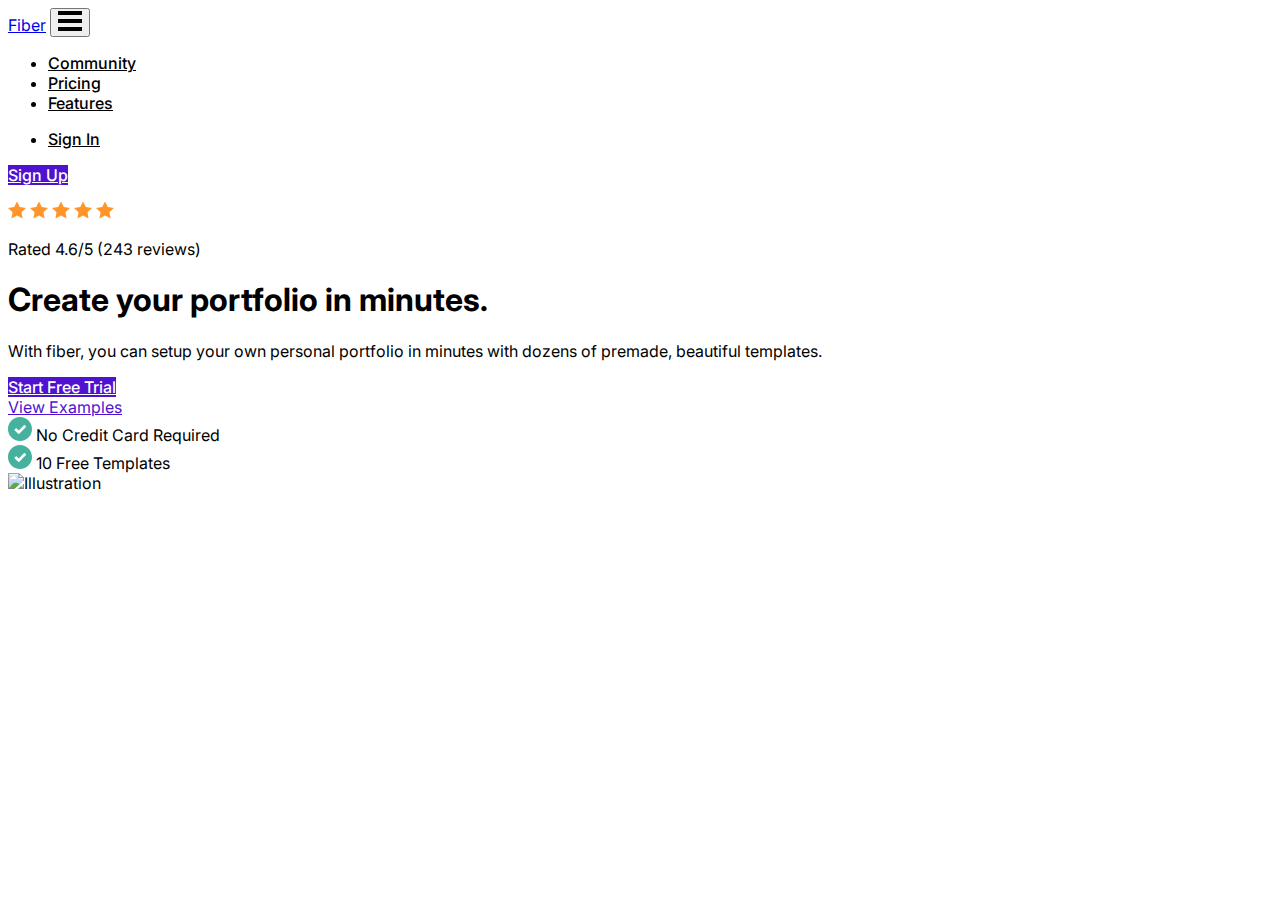
==== index.html @ 89d40bb1 "first commit" ====
<!DOCTYPE html>
<html lang="en">
<head>
    <meta charset="UTF-8">
    <meta http-equiv="X-UA-Compatible" content="IE=edge">
    <meta name="viewport" content="width=device-width, initial-scale=1.0">

    <link href="https://cdn.jsdelivr.net/npm/bootstrap@5.0.2/dist/css/bootstrap.min.css" rel="stylesheet" integrity="sha384-EVSTQN3/azprG1Anm3QDgpJLIm9Nao0Yz1ztcQTwFspd3yD65VohhpuuCOmLASjC" crossorigin="anonymous">

    <link rel="stylesheet" href="Styles/style.css">

    <title>Fiber</title>
</head>
<body>
  <nav class="navbar navbar-expand-lg pt-4">
    <div class="container">
      <a class="navbar-brand fw-bold text-dark" href="index.html">Fiber</a>
      <button
        class="navbar-toggler"
        type="button"
        data-bs-toggle="collapse"
        data-bs-target="#navbarSupportedContent"
        aria-controls="navbarSupportedContent"
        aria-expanded="false"
        aria-label="Toggle navigation"
      >
        <svg width="24" height="20" viewBox="0 0 24 20" fill="none" xmlns="http://www.w3.org/2000/svg">
          <path d="M24 4H0V0H24V4ZM24 8H0V12H24V8ZM24 16H0V20H24V16Z" fill="black" />
        </svg>
      </button>
      <div class="collapse navbar-collapse text-center" id="navbarSupportedContent">
        <ul class="navbar-nav mx-auto mb-2 mb-lg-0">
          <li class="nav-item">
            <a class="nav-link nav-link-hover" href="#">Community</a>
          </li>
          <li class="nav-item">
            <a class="nav-link nav-link-hover" href="#">Pricing</a>
          </li>
          <li class="nav-item">
            <a class="nav-link nav-link-hover" href="#">Features</a>
          </li>
        </ul>
        <form class="d-flex flex-column flex-sm-column flex-md-column flex-lg-row">
          <ul class="navbar-nav">
            <li class="nav-item pb-2 pb-md-0">
              <a class="nav-link fw-bold nav-link-hover" href="#">Sign In</a>
            </li>
          </ul>
          <a class="btn px-3 py-2 nav-cta" href="signup.html" role="button">Sign Up</a>
        </form>
      </div>
    </div>
  </nav>

  <!-- Hero Section -->
  <main class="min-vh-100 mt-5" id="top">
    <div class="container pb-lg-5">
      <div class="row align-items-center flex-column-reverse flex-md-row text-center text-md-start">
        <div class="col-sm-12 col-md-6">
          <div class="d-none d-md-flex">
            <div class="me-2">
              <p>
                <svg width="18" height="18" viewBox="0 0 18 18" fill="none" xmlns="http://www.w3.org/2000/svg">
                  <path d="M9 0.440247L11.751 6.11625L18 6.9795L13.452 11.3505L14.562 17.5597L9 14.5845L3.43725 17.5597L4.548 11.3505L0 6.9795L6.249 6.11625L9 0.440247Z" fill="#FF9529" />
                </svg>
                <svg width="18" height="18" viewBox="0 0 18 18" fill="none" xmlns="http://www.w3.org/2000/svg">
                  <path d="M9 0.440247L11.751 6.11625L18 6.9795L13.452 11.3505L14.562 17.5597L9 14.5845L3.43725 17.5597L4.548 11.3505L0 6.9795L6.249 6.11625L9 0.440247Z" fill="#FF9529" />
                </svg>
                <svg width="18" height="18" viewBox="0 0 18 18" fill="none" xmlns="http://www.w3.org/2000/svg">
                  <path d="M9 0.440247L11.751 6.11625L18 6.9795L13.452 11.3505L14.562 17.5597L9 14.5845L3.43725 17.5597L4.548 11.3505L0 6.9795L6.249 6.11625L9 0.440247Z" fill="#FF9529" />
                </svg>
                <svg width="18" height="18" viewBox="0 0 18 18" fill="none" xmlns="http://www.w3.org/2000/svg">
                  <path d="M9 0.440247L11.751 6.11625L18 6.9795L13.452 11.3505L14.562 17.5597L9 14.5845L3.43725 17.5597L4.548 11.3505L0 6.9795L6.249 6.11625L9 0.440247Z" fill="#FF9529" />
                </svg>
                <svg width="18" height="18" viewBox="0 0 18 18" fill="none" xmlns="http://www.w3.org/2000/svg">
                  <path d="M9 0.440247L11.751 6.11625L18 6.9795L13.452 11.3505L14.562 17.5597L9 14.5845L3.43725 17.5597L4.548 11.3505L0 6.9795L6.249 6.11625L9 0.440247Z" fill="#FF9529" />
                </svg>
              </p>
            </div>
            <div>
              <p class="rated">Rated 4.6/5 (243 reviews)</p>
            </div>
          </div>
          <h1 class="fw-bold pt-4 pt-md-0 display-5">Create your portfolio in minutes.</h1>
          <p class="p-2 p-md-0">With fiber, you can setup your own personal portfolio in minutes with dozens of premade, beautiful templates.</p>
          <div class="d-flex align-items-center flex-column flex-md-row">
            <div class="hero-cta">
              <a class="btn px-4 py-3 me-md-4 nav-cta fw-bold" href="signup.html" role="button">Start Free Trial</a>
            </div>
            <div class="mt-3 mt-md-0">
              <a class="fw-bold view-example-cta" href="#" role="button">View Examples</a>
            </div>
          </div>
          <div class="mt-3 d-flex align-items-center gap-3 flex-column flex-md-row p-3 p-md-0 pb-5">
            <div>
              <span>
                <svg width="24" height="24" viewBox="0 0 24 24" fill="none" xmlns="http://www.w3.org/2000/svg">
                  <path
                    d="M12 0C5.373 0 0 5.373 0 12C0 18.627 5.373 24 12 24C18.627 24 24 18.627 24 12C24 5.373 18.627 0 12 0ZM10.75 17.292L6.25 12.928L8.107 11.07L10.75 13.576L16.393 7.792L18.25 9.649L10.75 17.292Z"
                    fill="#45B19E"
                  />
                </svg>
              </span>
              <span class="ps-2"> No Credit Card Required</span>
            </div>
            <div>
              <span>
                <svg width="24" height="24" viewBox="0 0 24 24" fill="none" xmlns="http://www.w3.org/2000/svg">
                  <path
                    d="M12 0C5.373 0 0 5.373 0 12C0 18.627 5.373 24 12 24C18.627 24 24 18.627 24 12C24 5.373 18.627 0 12 0ZM10.75 17.292L6.25 12.928L8.107 11.07L10.75 13.576L16.393 7.792L18.25 9.649L10.75 17.292Z"
                    fill="#45B19E"
                  />
                </svg>
              </span>
              <span class="ps-2"> 10 Free Templates </span>
            </div>
          </div>
        </div>
        <div class="col-sm-12 col-md-6">
          <img src="../assets/hero-Illustration.png" class="img-fluid" alt="Illustration" />
        </div>
      </div>
    </div>
  </main>

    <script src="https://cdn.jsdelivr.net/npm/bootstrap@5.0.2/dist/js/bootstrap.bundle.min.js" integrity="sha384-MrcW6ZMFYlzcLA8Nl+NtUVF0sA7MsXsP1UyJoMp4YLEuNSfAP+JcXn/tWtIaxVXM" crossorigin="anonymous"></script>
</body>
</html>
---- Styles/style.css ----
@import url("https://fonts.googleapis.com/css2?family=Inter:wght@300;400;500;600;700&display=swap");
html {
  font-family: "Inter", sans-serif;
}

.nav-link {
  color: #000;
  font-weight: 500;
}

.nav-link:hover {
  color: #4f12d1;
}

.view-example-cta {
  color: #4f12d1;
}

.view-example-cta:hover {
  color: #000;
}

.nav-cta {
  font-weight: 500;
  background-color: #4f12d1;
  border: none;
  color: white;
}

.nav-cta:hover {
  color: white;
}

@media only screen and (max-width: 768px) {
  .hero-cta {
    width: 100%;
    padding-left: 0.7rem;
    padding-right: 0.7rem;
  }
  .hero-cta a {
    width: 100%;
  }
}
/*# sourceMappingURL=style.css.map */
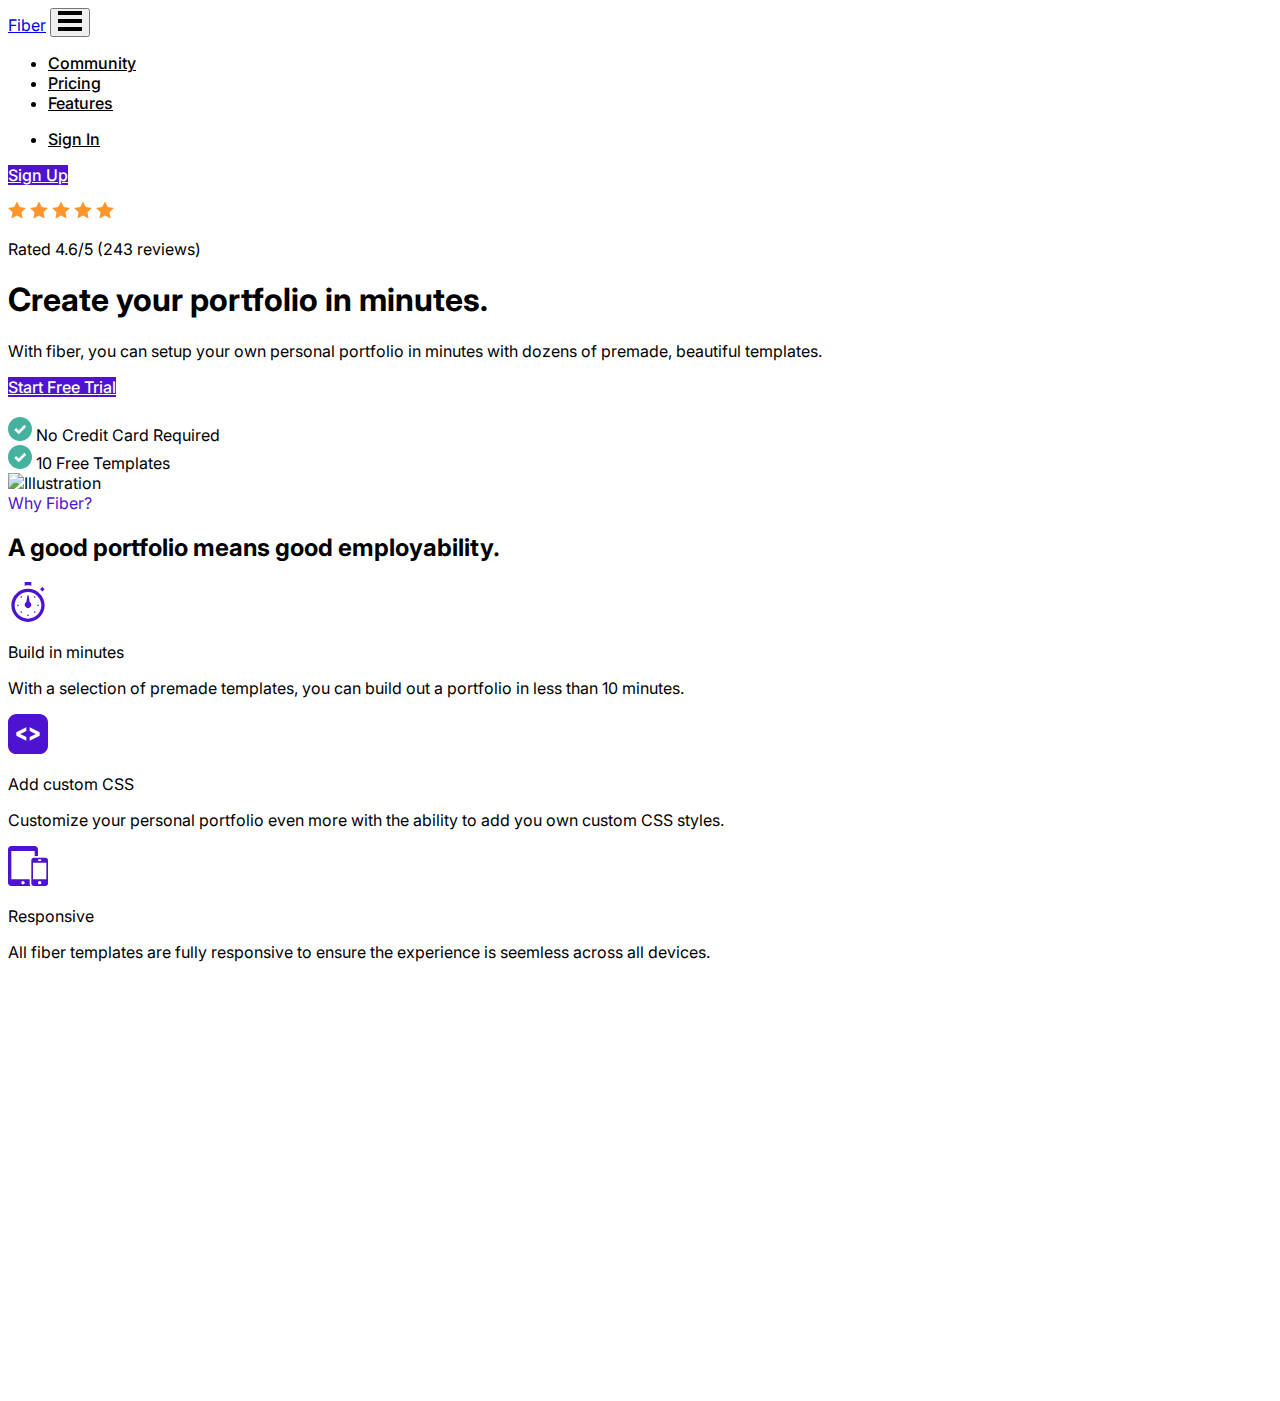
==== commit b5e04ee3: "added hero and features section" ====
--- a/index.html
+++ b/index.html
@@ -31,19 +31,19 @@
       <div class="collapse navbar-collapse text-center" id="navbarSupportedContent">
         <ul class="navbar-nav mx-auto mb-2 mb-lg-0">
           <li class="nav-item">
-            <a class="nav-link nav-link-hover" href="#">Community</a>
+            <a class="nav-link" href="#">Community</a>
           </li>
           <li class="nav-item">
-            <a class="nav-link nav-link-hover" href="#">Pricing</a>
+            <a class="nav-link" href="#">Pricing</a>
           </li>
           <li class="nav-item">
-            <a class="nav-link nav-link-hover" href="#">Features</a>
+            <a class="nav-link" href="#">Features</a>
           </li>
         </ul>
         <form class="d-flex flex-column flex-sm-column flex-md-column flex-lg-row">
           <ul class="navbar-nav">
             <li class="nav-item pb-2 pb-md-0">
-              <a class="nav-link fw-bold nav-link-hover" href="#">Sign In</a>
+              <a class="nav-link fw-bold" href="#">Sign In</a>
             </li>
           </ul>
           <a class="btn px-3 py-2 nav-cta" href="signup.html" role="button">Sign Up</a>
@@ -78,7 +78,7 @@
               </p>
             </div>
             <div>
-              <p class="rated">Rated 4.6/5 (243 reviews)</p>
+              <p class="text-dark">Rated 4.6/5 (243 reviews)</p>
             </div>
           </div>
           <h1 class="fw-bold pt-4 pt-md-0 display-5">Create your portfolio in minutes.</h1>
@@ -123,6 +123,58 @@
     </div>
   </main>
 
+  <!-- Features Section -->
+  <section class="why-section p-3 pb-5 p-md-5">
+    <div class="container">
+      <div class="pb-4">
+        <span class="fw-bold" style="color: #4f12d1">Why Fiber?</span>
+        <div class="col-12 col-md-6">
+          <h2 class="fw-bold pt-2 fs-1">A good portfolio means good employability.</h2>
+        </div>
+      </div>
+      <div class="row flex-column flex-md-row gap-4 gap-md-3">
+        <div class="col">
+          <span>
+            <svg width="40" height="40" viewBox="0 0 40 40" fill="none" xmlns="http://www.w3.org/2000/svg">
+              <path
+                d="M21.6666 20L20.52 13.3333H19.505L18.3333 20C17.34 20.5783 16.6666 21.64 16.6666 22.8717C16.6666 24.7117 18.16 26.205 20 26.205C21.84 26.205 23.3333 24.7117 23.3333 22.8717C23.3333 21.64 22.66 20.5783 21.6666 20ZM20 6.66667C10.7966 6.66667 3.33331 14.1283 3.33331 23.3333C3.33331 32.5383 10.7966 40 20 40C29.2033 40 36.6666 32.5383 36.6666 23.3333C36.6666 14.1283 29.2033 6.66667 20 6.66667ZM20 36.6667C12.6483 36.6667 6.66665 30.685 6.66665 23.3333C6.66665 15.9817 12.6483 10 20 10C27.3516 10 33.3333 15.9817 33.3333 23.3333C33.3333 30.685 27.3516 36.6667 20 36.6667ZM16.6666 3.635V0H23.3333V3.635C20.9366 3.23 19.0133 3.23833 16.6666 3.635ZM31.965 7.345L34.31 5L36.6666 7.35667L34.465 9.55833C33.695 8.75167 32.8583 8.015 31.965 7.345ZM10.8333 23.3333C10.8333 23.7933 10.46 24.1667 9.99998 24.1667C9.53998 24.1667 9.16665 23.7933 9.16665 23.3333C9.16665 22.8733 9.53998 22.5 9.99998 22.5C10.46 22.5 10.8333 22.8733 10.8333 23.3333ZM30.8333 23.3333C30.8333 23.7933 30.46 24.1667 30 24.1667C29.54 24.1667 29.1666 23.7933 29.1666 23.3333C29.1666 22.8733 29.54 22.5 30 22.5C30.46 22.5 30.8333 22.8733 30.8333 23.3333ZM20.8333 33.3333C20.8333 33.7933 20.46 34.1667 20 34.1667C19.54 34.1667 19.1666 33.7933 19.1666 33.3333C19.1666 32.8733 19.54 32.5 20 32.5C20.46 32.5 20.8333 32.8733 20.8333 33.3333ZM14.1666 30C14.1666 30.46 13.7933 30.8333 13.3333 30.8333C12.8733 30.8333 12.5 30.46 12.5 30C12.5 29.54 12.8733 29.1667 13.3333 29.1667C13.7933 29.1667 14.1666 29.54 14.1666 30ZM27.5 30C27.5 30.46 27.1266 30.8333 26.6666 30.8333C26.2066 30.8333 25.8333 30.46 25.8333 30C25.8333 29.54 26.2066 29.1667 26.6666 29.1667C27.1266 29.1667 27.5 29.54 27.5 30ZM14.1666 15C14.1666 15.46 13.7933 15.8333 13.3333 15.8333C12.8733 15.8333 12.5 15.46 12.5 15C12.5 14.54 12.8733 14.1667 13.3333 14.1667C13.7933 14.1667 14.1666 14.54 14.1666 15ZM27.5 15C27.5 15.46 27.1266 15.8333 26.6666 15.8333C26.2066 15.8333 25.8333 15.46 25.8333 15C25.8333 14.54 26.2066 14.1667 26.6666 14.1667C27.1266 14.1667 27.5 14.54 27.5 15Z"
+                fill="#4D13D1"
+              />
+            </svg>
+          </span>
+          <p class="fw-bold pb-2 pt-3">Build in minutes</p>
+          <p class="text-muted">With a selection of premade templates, you can build out a portfolio in less than 10 minutes.</p>
+        </div>
+        <div class="col">
+          <span>
+            <svg width="40" height="40" viewBox="0 0 40 40" fill="none" xmlns="http://www.w3.org/2000/svg">
+              <path
+                d="M31.6667 0H8.33333C3.73167 0 0 3.73167 0 8.33333V31.6667C0 36.2683 3.73167 40 8.33333 40H31.6667C36.27 40 40 36.2683 40 31.6667V8.33333C40 3.73167 36.27 0 31.6667 0ZM18.3333 16.9983L12.2667 20L18.3333 22.9933V26.6667L8.33333 21.775V18.2233L18.3333 13.3333V16.9983ZM31.6667 21.775L21.6667 26.6667V22.9933L27.7333 20L21.6667 16.9983V13.3333L31.6667 18.225V21.775Z"
+                fill="#4D13D1"
+              />
+            </svg>
+          </span>
+          <p class="fw-bold pb-2 pt-3">Add custom CSS</p>
+          <p class="text-muted">Customize your personal portfolio even more with the ability to add you own custom CSS styles.</p>
+        </div>
+        <div class="col">
+          <span>
+            <svg width="40" height="40" viewBox="0 0 40 40" fill="none" xmlns="http://www.w3.org/2000/svg">
+              <path
+                fill-rule="evenodd"
+                clip-rule="evenodd"
+                d="M22.605 40H3.33333C1.49333 40 0 38.5067 0 36.6667V3.33333C0 1.49333 1.49333 0 3.33333 0H26.6667C28.5067 0 30 1.49333 30 3.33333V10H26.6667V5H3.33333V33.3333H21.6667V37.5C21.6667 38.3733 21.97 39.4583 22.605 40ZM37.5 11.6667C38.88 11.6667 40 12.7867 40 14.1667V37.5C40 38.8767 38.8817 40 37.5 40H25.8333C24.4517 40 23.3333 38.875 23.3333 37.5V14.1667C23.3333 12.7883 24.455 11.6667 25.8333 11.6667H37.5ZM15 35C15.92 35 16.6667 35.7467 16.6667 36.6667C16.6667 37.5867 15.92 38.3333 15 38.3333C14.08 38.3333 13.3333 37.5867 13.3333 36.6667C13.3333 35.7467 14.08 35 15 35ZM31.6667 38.3333C30.745 38.3333 30 37.5867 30 36.6667C30 35.7467 30.745 35 31.6667 35C32.5867 35 33.3317 35.7467 33.3317 36.6667C33.3317 37.5867 32.5867 38.3333 31.6667 38.3333ZM38.3333 33.3333V16.6267H25V33.3333H38.3333ZM32.5 15C32.9583 15 33.3333 14.6267 33.3333 14.1667C33.3333 13.7067 32.9583 13.3333 32.5 13.3333H30.8333C30.3733 13.3333 30 13.7067 30 14.1667C30 14.6267 30.3733 15 30.8333 15H32.5Z"
+                fill="#4D13D1"
+              />
+            </svg>
+          </span>
+          <p class="fw-bold pb-2 pt-3">Responsive</p>
+          <p class="text-muted">All fiber templates are fully responsive to ensure the experience is seemless across all devices.</p>
+        </div>
+      </div>
+    </div>
+  </section>
+
     <script src="https://cdn.jsdelivr.net/npm/bootstrap@5.0.2/dist/js/bootstrap.bundle.min.js" integrity="sha384-MrcW6ZMFYlzcLA8Nl+NtUVF0sA7MsXsP1UyJoMp4YLEuNSfAP+JcXn/tWtIaxVXM" crossorigin="anonymous"></script>
 </body>
 </html>--- a/Styles/style.css
+++ b/Styles/style.css
@@ -1,4 +1,5 @@
 @import url("https://fonts.googleapis.com/css2?family=Inter:wght@300;400;500;600;700&display=swap");
+body,
 html {
   font-family: "Inter", sans-serif;
 }
@@ -12,23 +13,30 @@
   color: #4f12d1;
 }
 
-.view-example-cta {
-  color: #4f12d1;
-}
-
-.view-example-cta:hover {
-  color: #000;
-}
-
 .nav-cta {
   font-weight: 500;
   background-color: #4f12d1;
-  border: none;
   color: white;
 }
 
 .nav-cta:hover {
+  color: #4f12d1;
+  background: white;
+}
+
+.view-example-cta {
   color: white;
+}
+
+.view-example-cta:hover {
+  color: #4f12d1;
+  background-color: white;
+  border: 1px black;
+  border-radius: 1rem;
+}
+
+.why-section {
+  min-height: 100vh;
 }
 
 @media only screen and (max-width: 768px) {
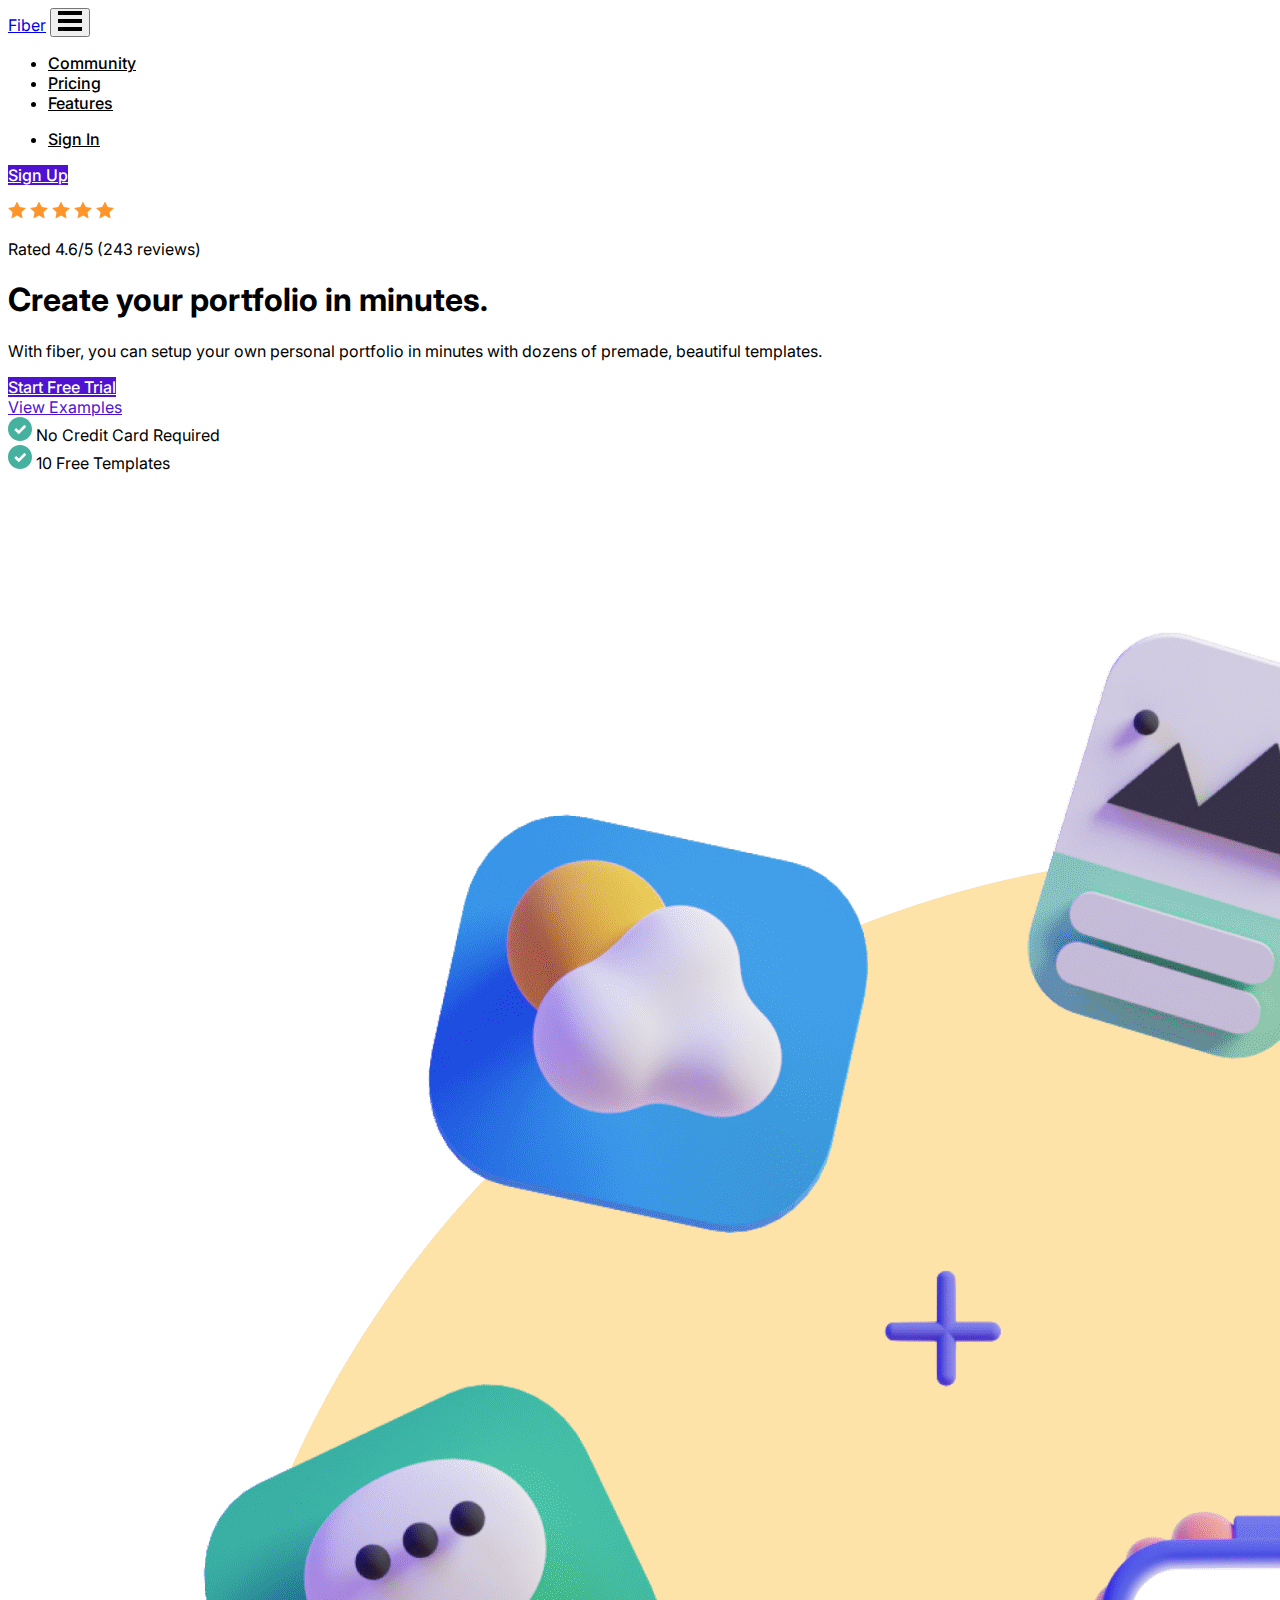
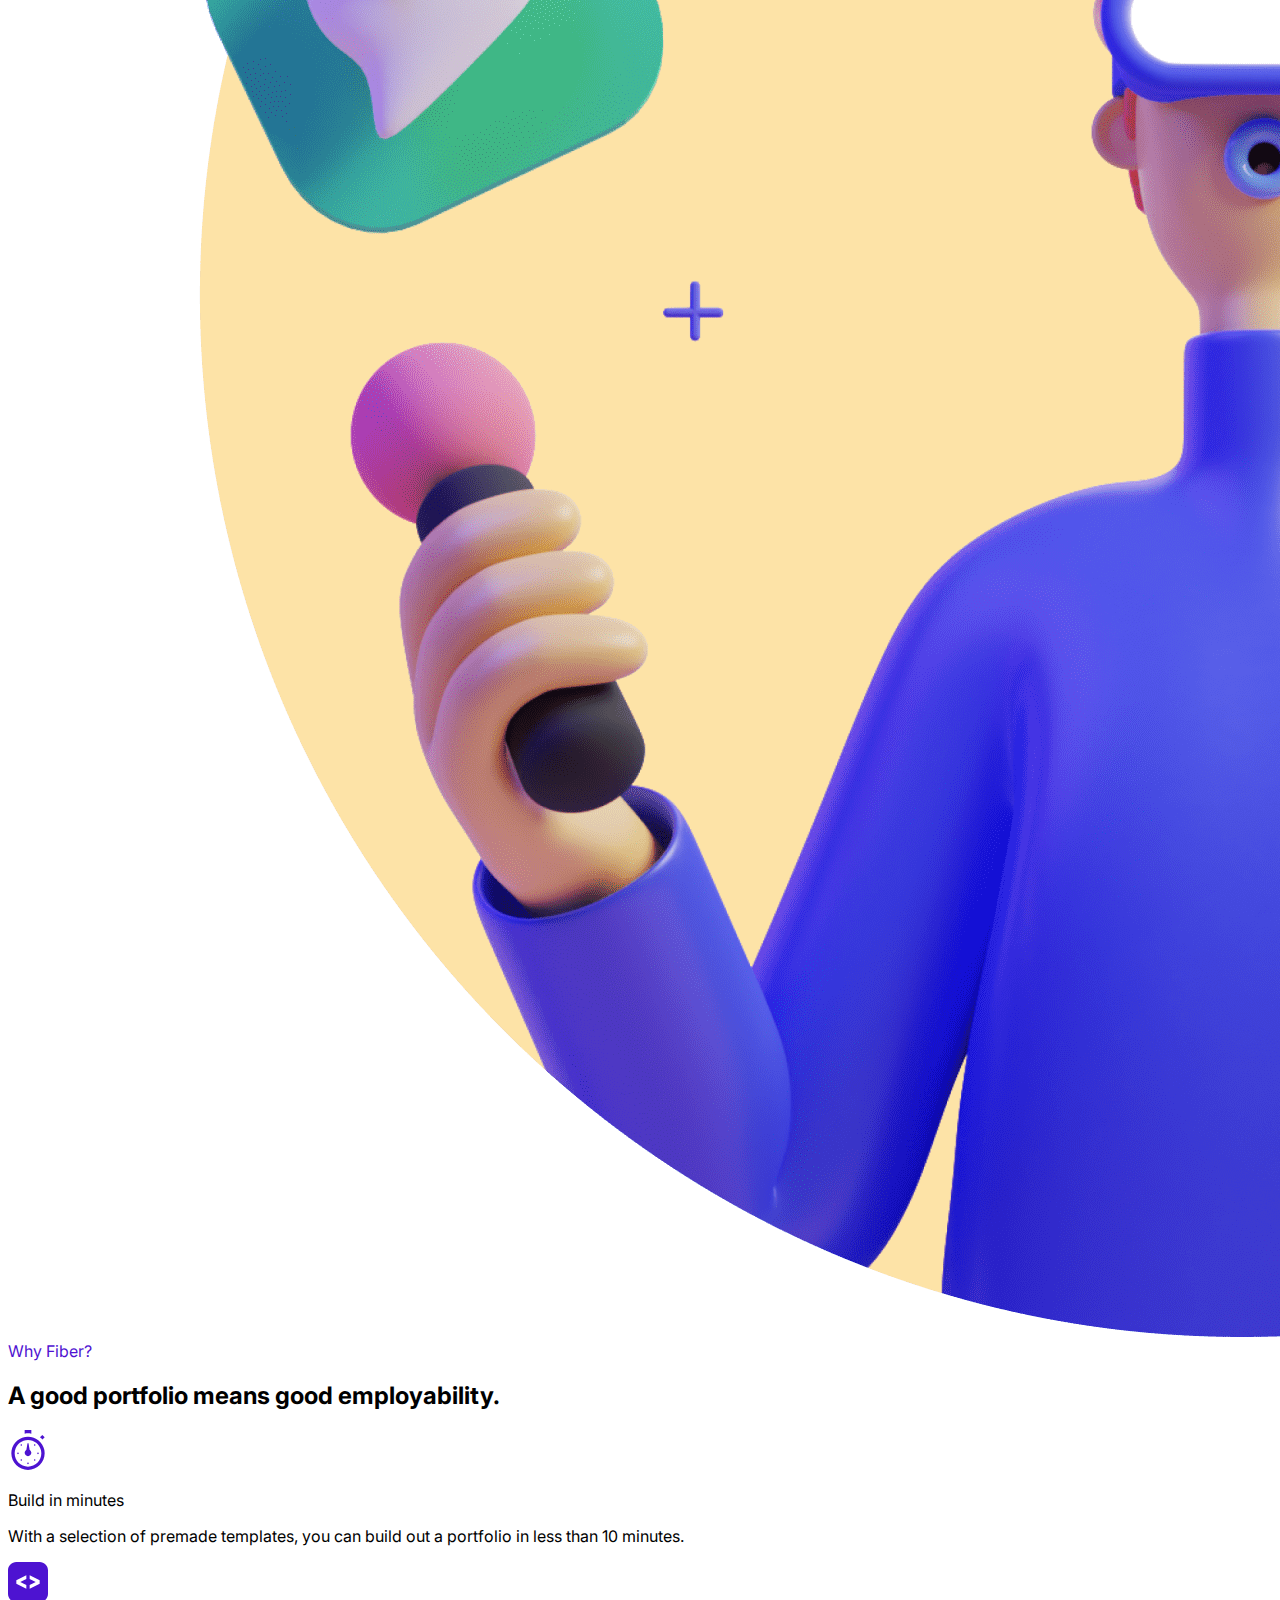
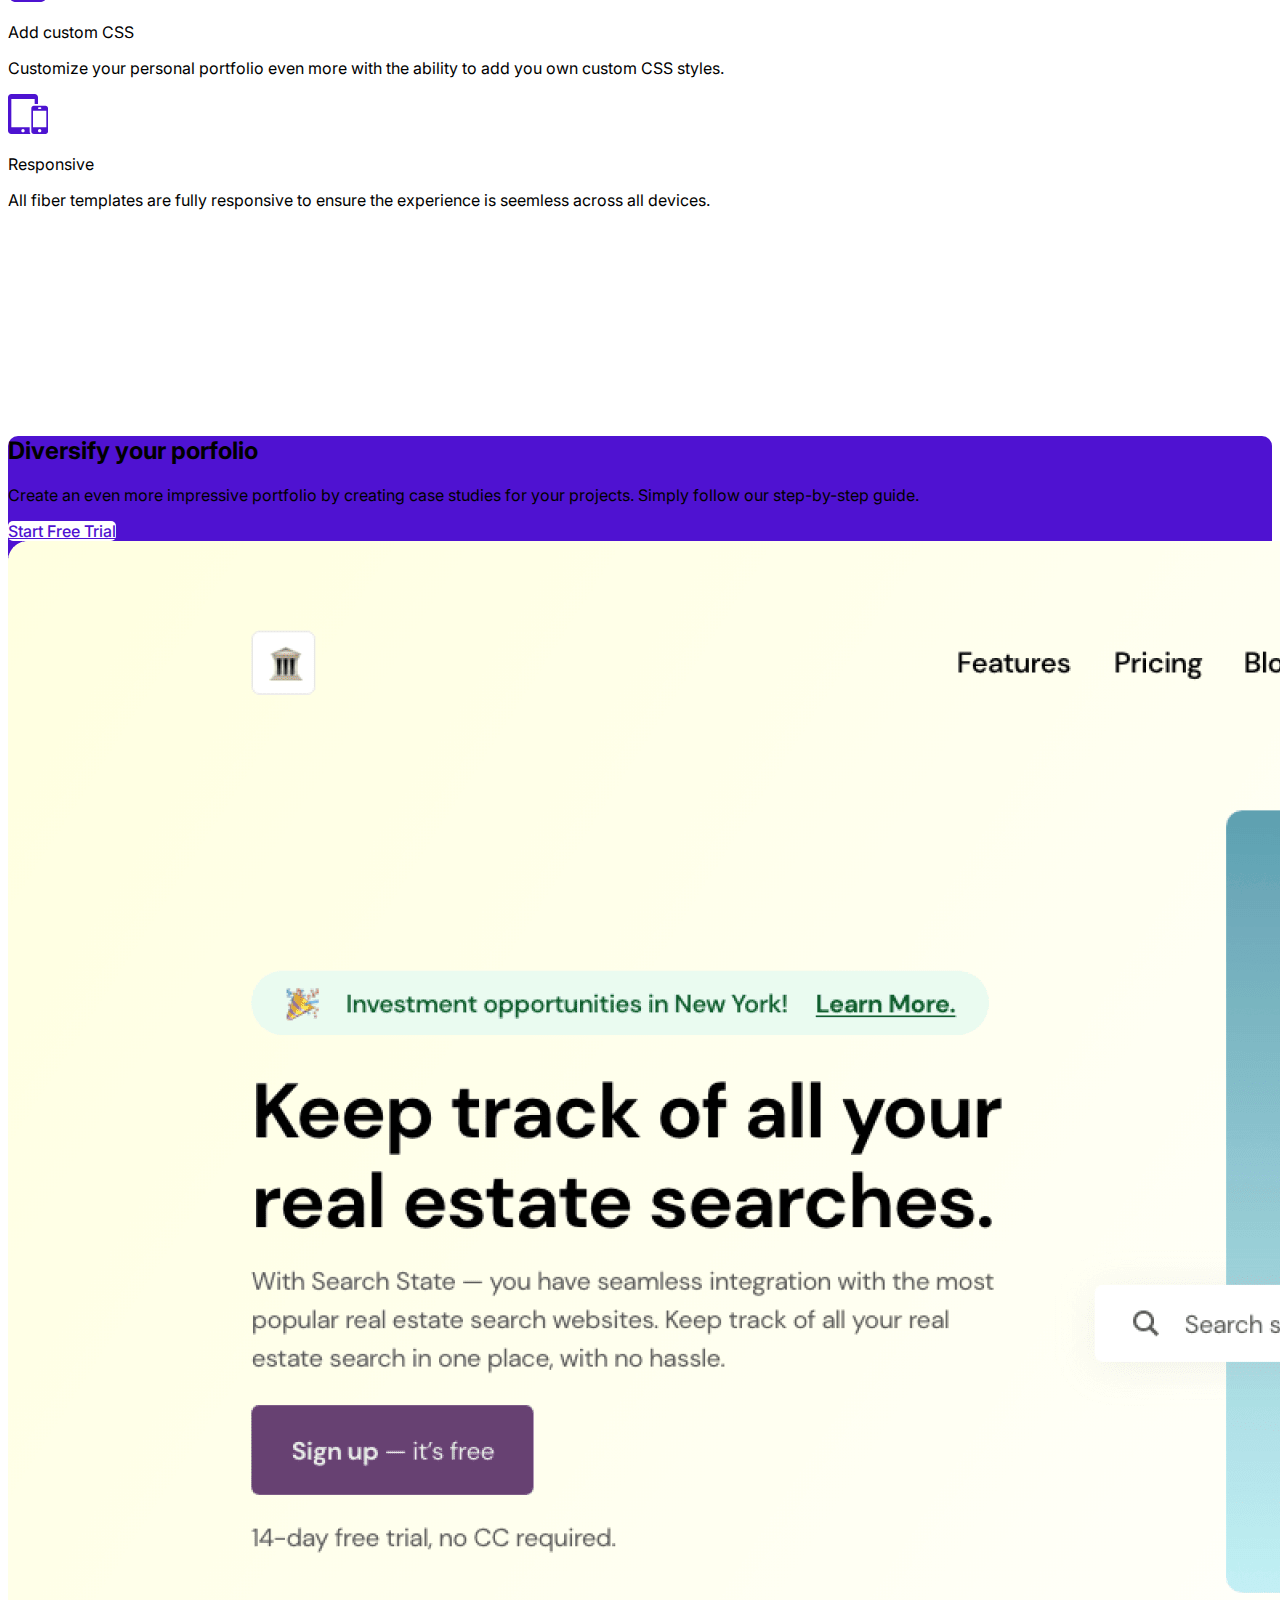
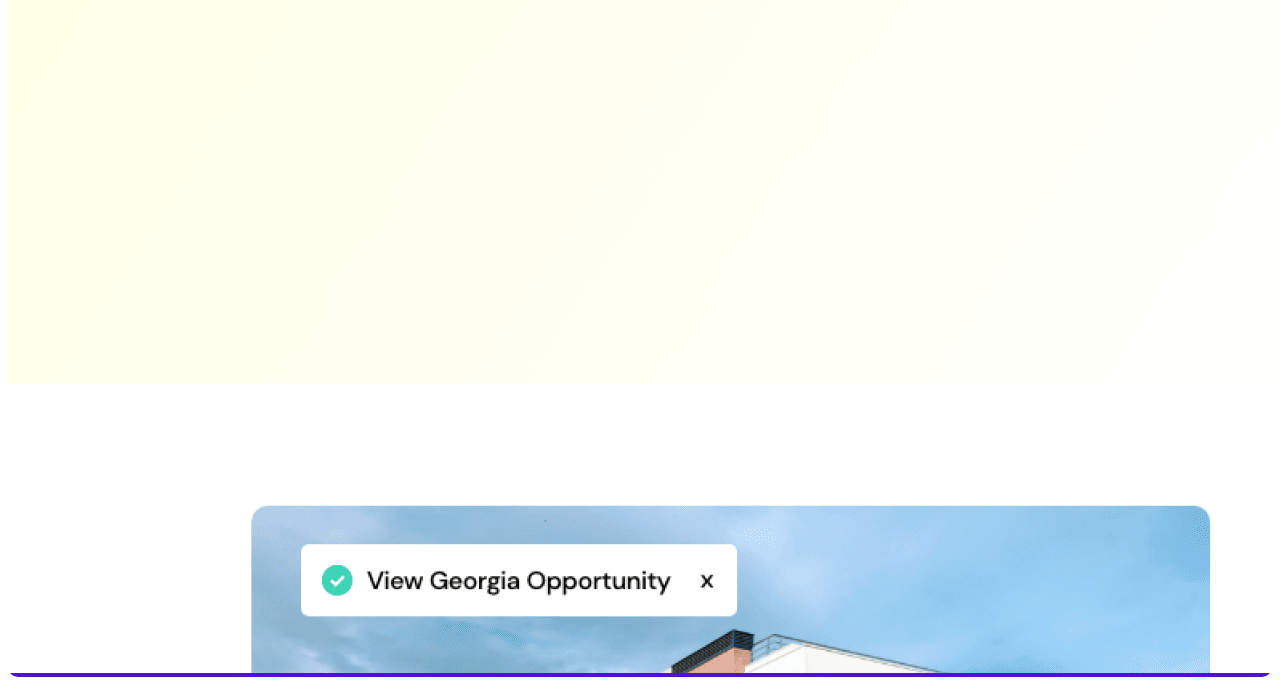
==== commit d6039284: "Added portfolio section" ====
--- a/index.html
+++ b/index.html
@@ -88,7 +88,7 @@
               <a class="btn px-4 py-3 me-md-4 nav-cta fw-bold" href="signup.html" role="button">Start Free Trial</a>
             </div>
             <div class="mt-3 mt-md-0">
-              <a class="fw-bold view-example-cta" href="#" role="button">View Examples</a>
+              <a class="fw-bold" style="color: #4f12d1" href="#" role="button">View Examples</a>
             </div>
           </div>
           <div class="mt-3 d-flex align-items-center gap-3 flex-column flex-md-row p-3 p-md-0 pb-5">
@@ -117,14 +117,14 @@
           </div>
         </div>
         <div class="col-sm-12 col-md-6">
-          <img src="../assets/hero-Illustration.png" class="img-fluid" alt="Illustration" />
+          <img src="../Assets/hero-Illustration.png" class="img-fluid" alt="Illustration" />
         </div>
       </div>
     </div>
   </main>
 
   <!-- Features Section -->
-  <section class="why-section p-3 pb-5 p-md-5">
+  <section class="why-section p-3 p-md-5">
     <div class="container">
       <div class="pb-4">
         <span class="fw-bold" style="color: #4f12d1">Why Fiber?</span>
@@ -175,6 +175,24 @@
     </div>
   </section>
 
+  <!-- Portfolio Section -->
+  <section class="px-3 px-md-0 pb-5">
+    <div class="container pt-5 px-5 portfolio" style="background-color: #4f12d1;">
+      <div class="row align-items-center">
+        <div class="col-12 col-md-6 text-white">
+          <h2 class="fw-bold fs-1 pb-2 pb-md-0">Diversify your porfolio</h2>
+          <p class="pb-2 pb-md-0">Create an even more impressive portfolio by creating case studies for your projects. Simply follow our step-by-step guide.</p>
+          <div class="hero-cta pb-4 diversify-cta">
+            <a class="btn px-3 py-2 px-md-4 py-md-3 me-md-4 text-primary fw-bold dvs-cta" href="signup.html" role="button">Start Free Trial</a>
+          </div>
+        </div>
+        <div class="col-12 col-md-6">
+          <img src="../Assets/Page Image.png" alt="Page Image" class="img-fluid" />
+        </div>
+      </div>
+    </div>
+  </section>
+
     <script src="https://cdn.jsdelivr.net/npm/bootstrap@5.0.2/dist/js/bootstrap.bundle.min.js" integrity="sha384-MrcW6ZMFYlzcLA8Nl+NtUVF0sA7MsXsP1UyJoMp4YLEuNSfAP+JcXn/tWtIaxVXM" crossorigin="anonymous"></script>
 </body>
 </html>--- a/Styles/style.css
+++ b/Styles/style.css
@@ -21,22 +21,24 @@
 
 .nav-cta:hover {
   color: #4f12d1;
-  background: white;
-}
-
-.view-example-cta {
-  color: white;
-}
-
-.view-example-cta:hover {
-  color: #4f12d1;
   background-color: white;
-  border: 1px black;
-  border-radius: 1rem;
+  border: 1px solid #4f12d1;
+  border-radius: 5px;
 }
 
 .why-section {
-  min-height: 100vh;
+  min-height: 75vh;
+}
+
+.dvs-cta {
+  font-weight: 500;
+  background-color: white;
+  color: #4f12d1 !important;
+  border-radius: 5px;
+}
+
+.portfolio {
+  border-radius: 10px;
 }
 
 @media only screen and (max-width: 768px) {
@@ -48,5 +50,13 @@
   .hero-cta a {
     width: 100%;
   }
+  .diversify-cta {
+    width: 100%;
+    padding-left: 0;
+    padding-right: 0;
+  }
+  .diversify-cta a {
+    width: 100%;
+  }
 }
 /*# sourceMappingURL=style.css.map */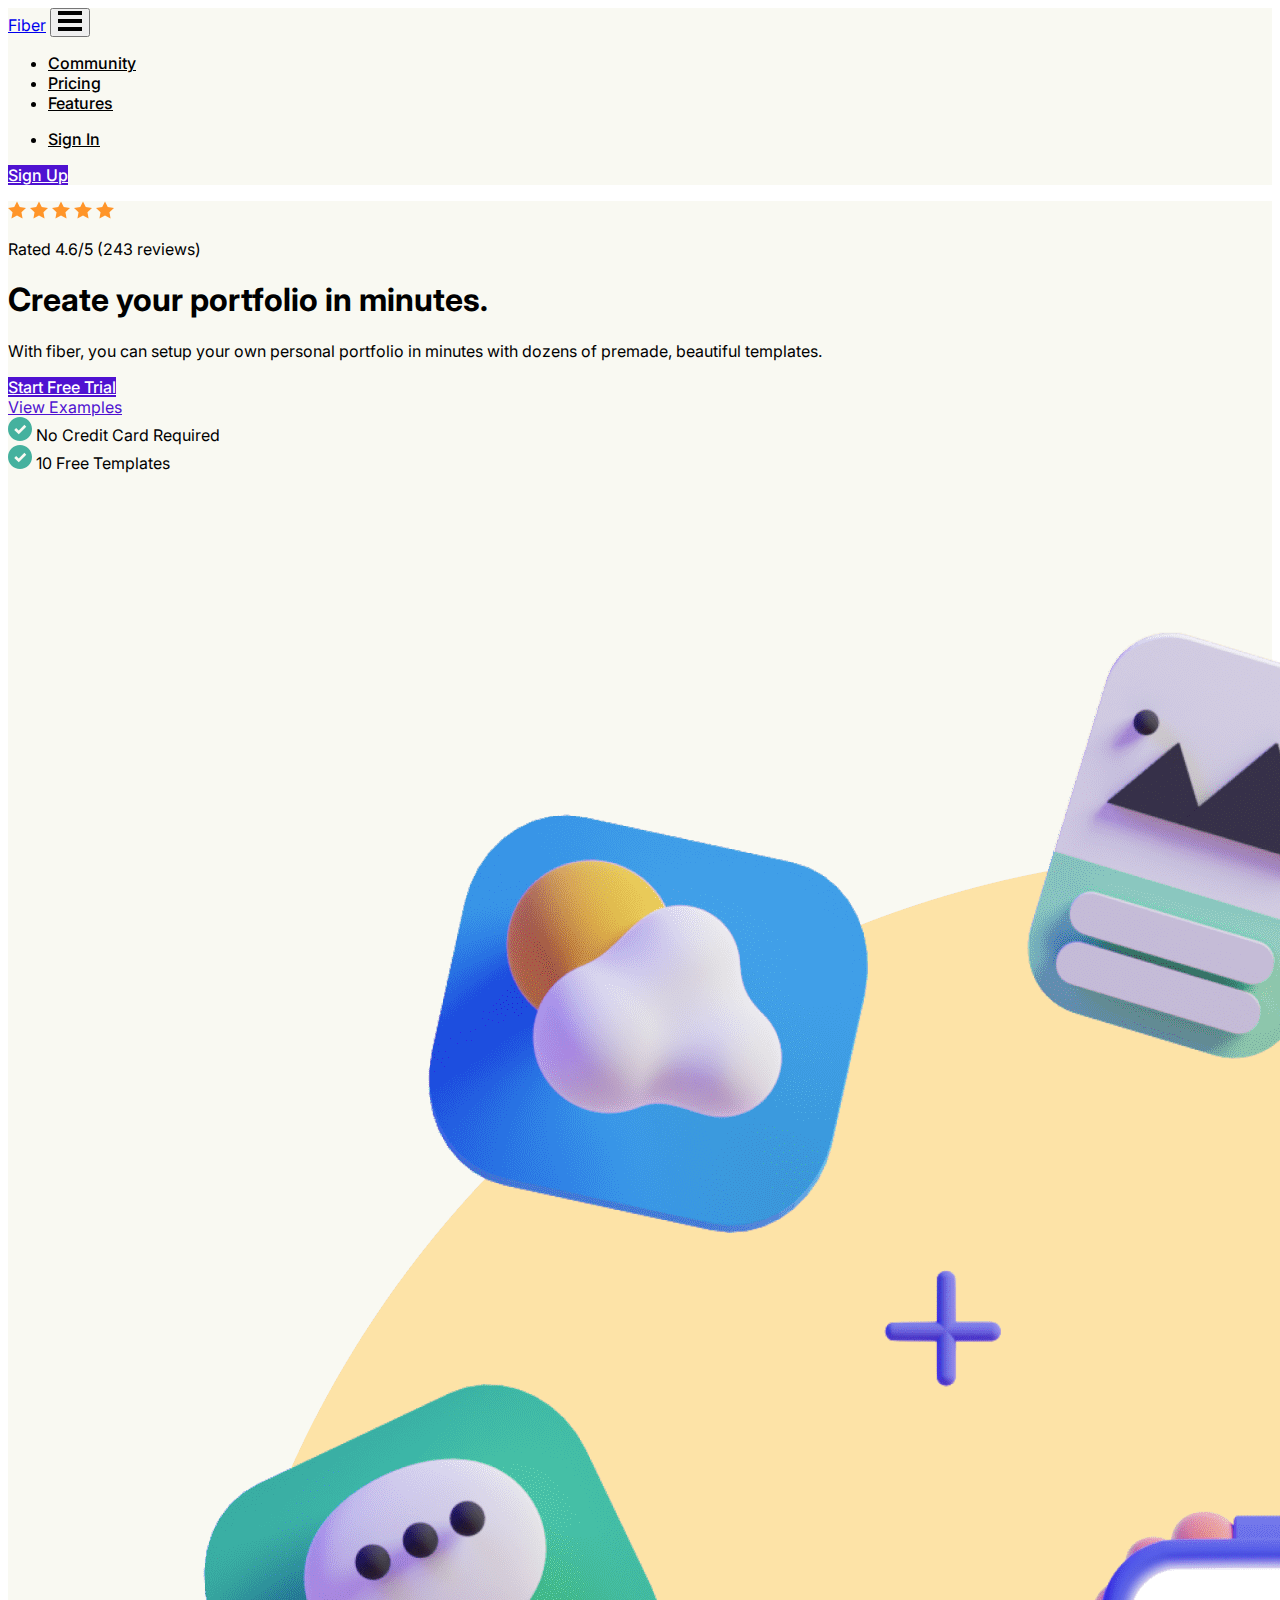
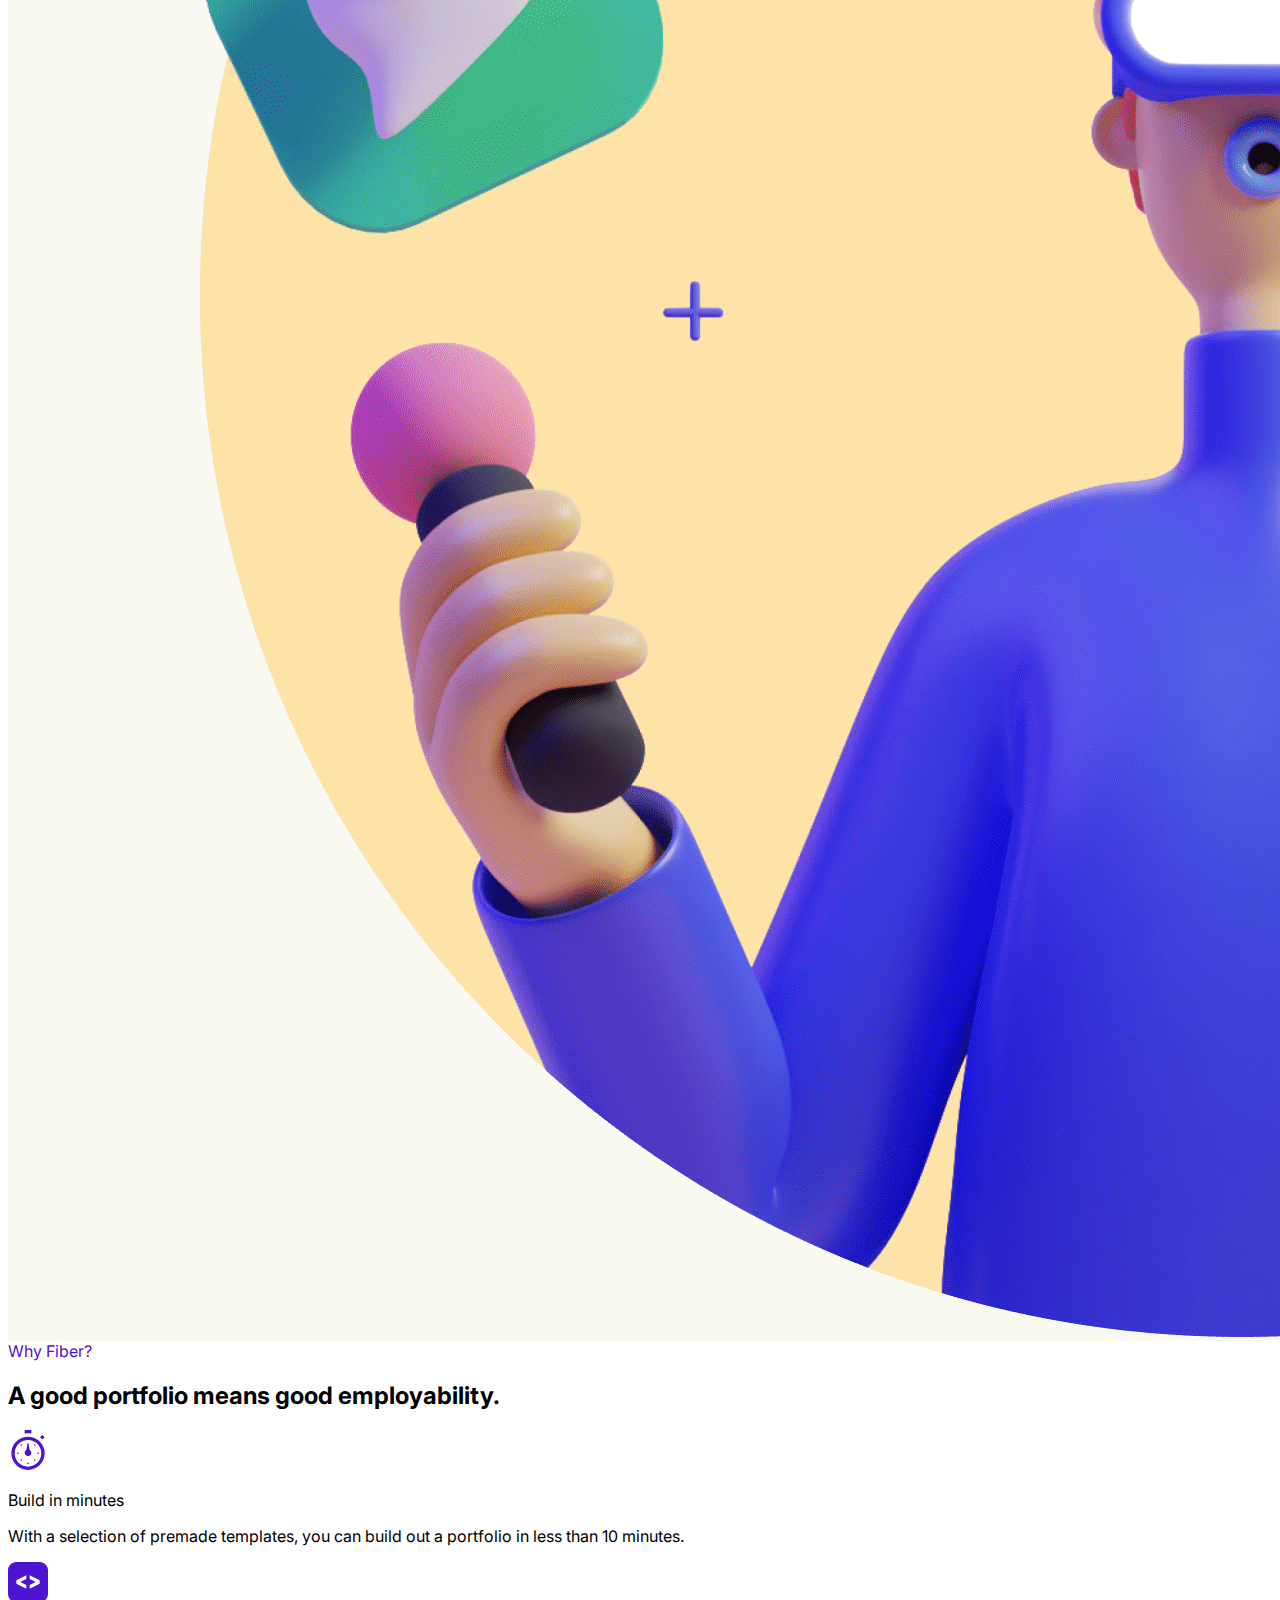
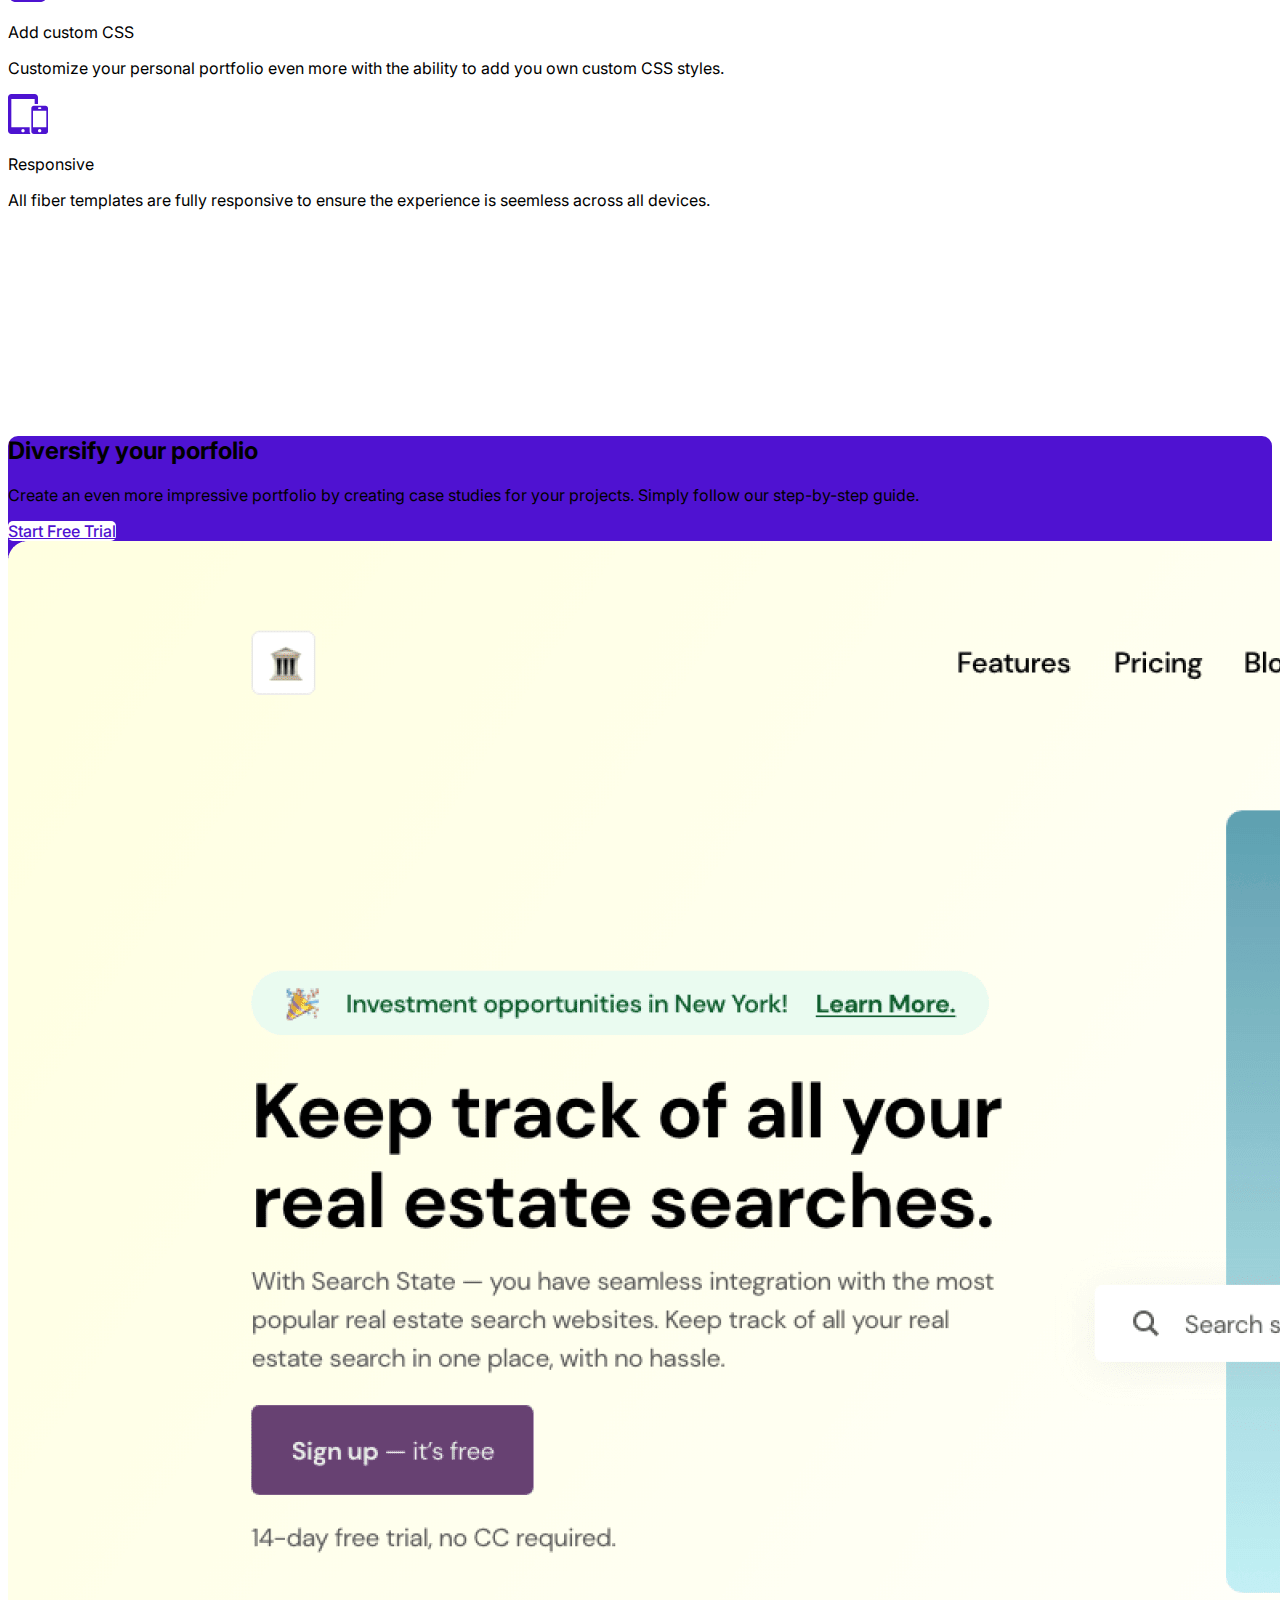
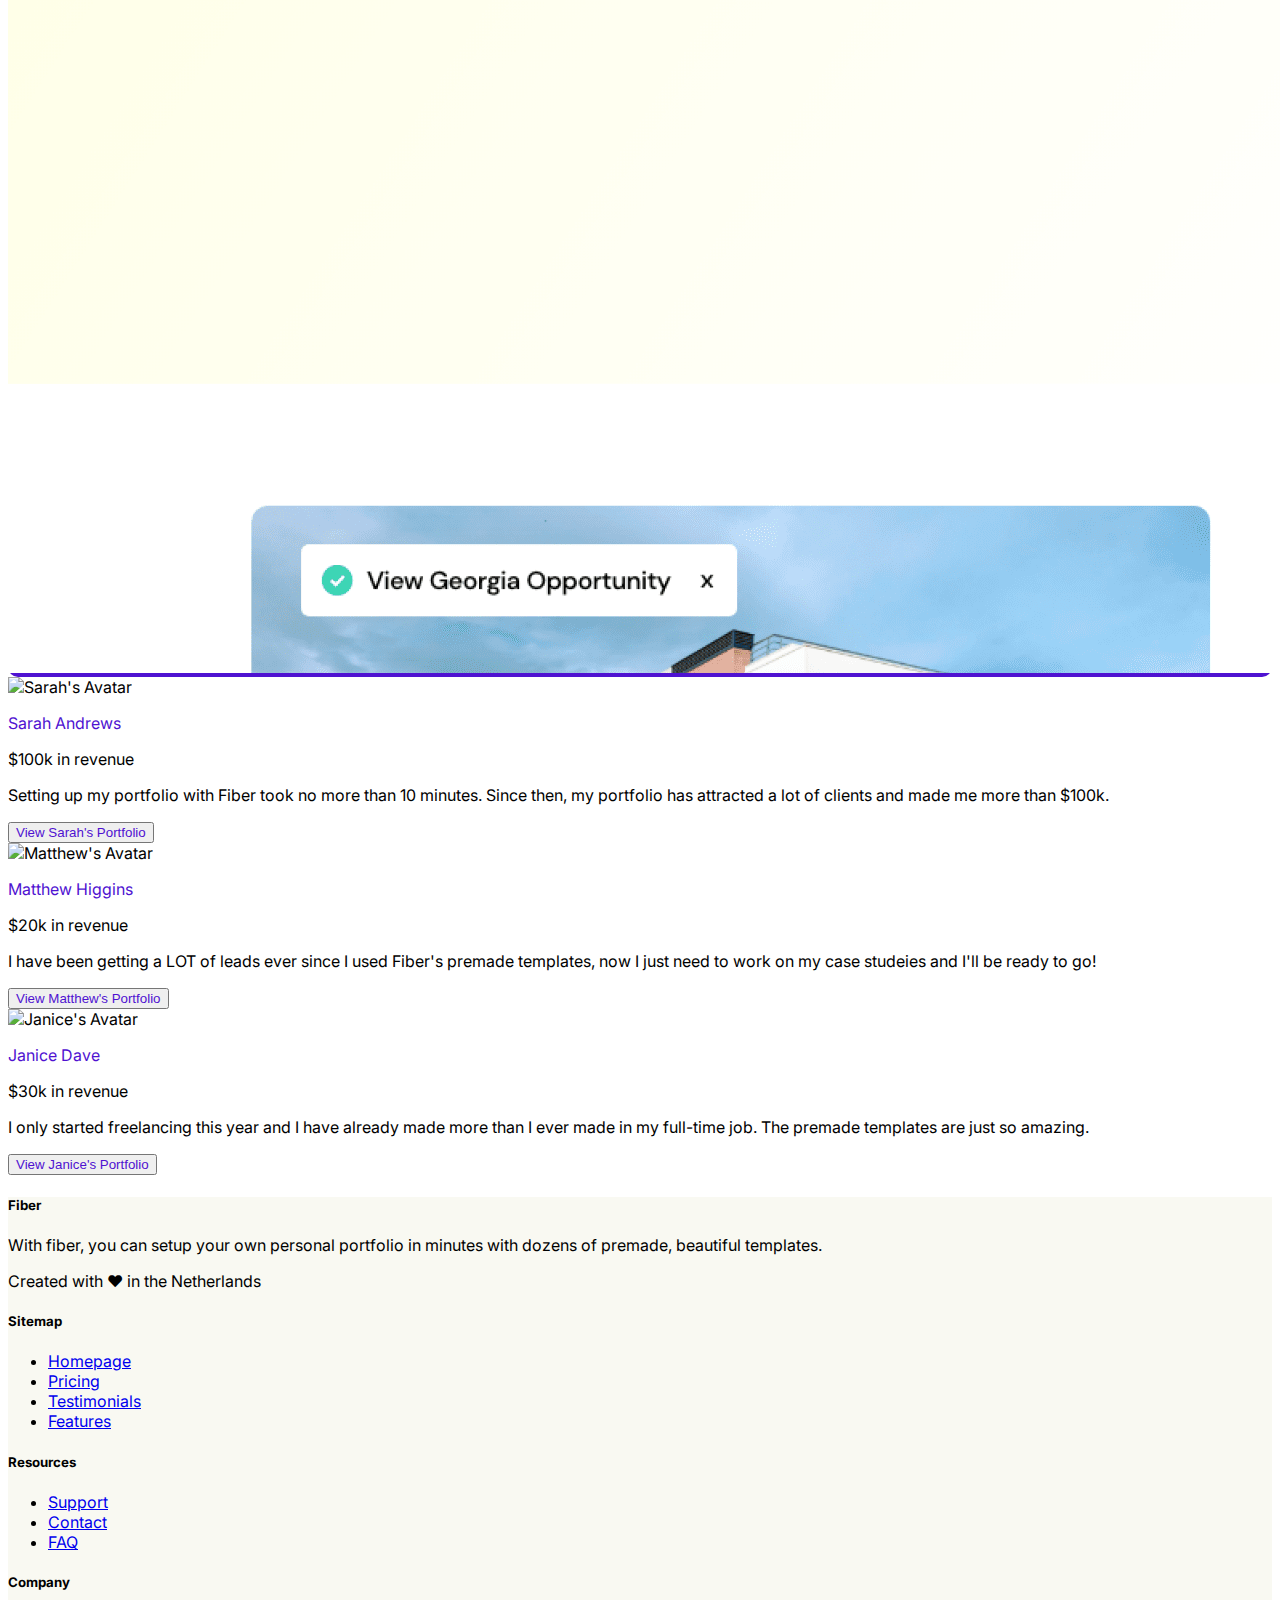
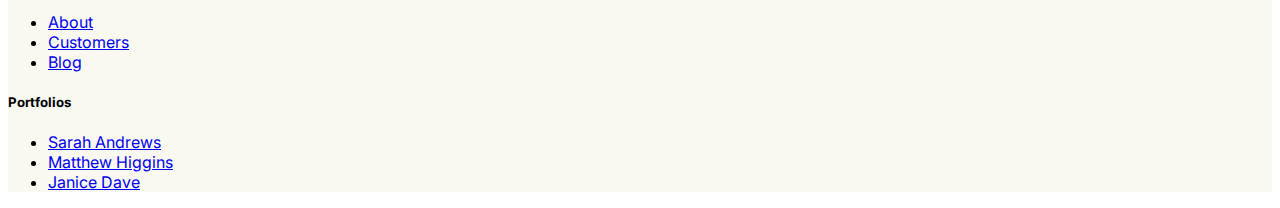
==== commit 4e51f640: "Added testimonial, footer section" ====
--- a/index.html
+++ b/index.html
@@ -12,7 +12,7 @@
     <title>Fiber</title>
 </head>
 <body>
-  <nav class="navbar navbar-expand-lg pt-4">
+  <nav class="navbar navbar-expand-lg pt-4" style="background-color: #f9f9f2;">
     <div class="container">
       <a class="navbar-brand fw-bold text-dark" href="index.html">Fiber</a>
       <button
@@ -53,7 +53,7 @@
   </nav>
 
   <!-- Hero Section -->
-  <main class="min-vh-100 mt-5" id="top">
+  <main class="min-vh-100" style="background-color: #f9f9f2;" id="top">
     <div class="container pb-lg-5">
       <div class="row align-items-center flex-column-reverse flex-md-row text-center text-md-start">
         <div class="col-sm-12 col-md-6">
@@ -193,6 +193,119 @@
     </div>
   </section>
 
-    <script src="https://cdn.jsdelivr.net/npm/bootstrap@5.0.2/dist/js/bootstrap.bundle.min.js" integrity="sha384-MrcW6ZMFYlzcLA8Nl+NtUVF0sA7MsXsP1UyJoMp4YLEuNSfAP+JcXn/tWtIaxVXM" crossorigin="anonymous"></script>
+  <!-- Testimonials -->
+  <section class="mb-5">
+    <div class="container">
+      <div class="row p-2 p-md-0">
+        <div class="col-12 col-md-6 col-lg-4 g-4">
+          <div class="card">
+            <div class="card-body">
+              <div class="mb-3">
+                <img src="../assets/User Avatar.svg" class="me-2" alt="Sarah's Avatar" />
+                <div class="d-inline-block align-middle">
+                  <p class="card-title fw-bold m-0">Sarah Andrews</p>
+                  <p class="card-subtitle">$100k in revenue</p>
+                </div>
+              </div>
+              <p class="card-text px-2">Setting up my portfolio with Fiber took no more than 10 minutes. Since then, my portfolio has attracted a lot of clients and made me more than $100k.</p>
+            </div>
+            <div class="card-footer border-0 pb-4">
+              <button type="button" class="btn w-100 py-2 border fw-bold testimonial-btn">View Sarah's Portfolio</button>
+            </div>
+          </div>
+        </div>
+        <div class="col-12 col-md-6 col-lg-4 g-4">
+          <div class="card">
+            <div class="card-body">
+              <div class="mb-3">
+                <img src="../assets/User Avatar 2.svg" class="me-2" alt="Matthew's Avatar" />
+                <div class="d-inline-block align-middle">
+                  <p class="card-title fw-bold m-0">Matthew Higgins</p>
+                  <p class="card-subtitle">$20k in revenue</p>
+                </div>
+              </div>
+              <p class="card-text px-2">I have been getting a LOT of leads ever since I used Fiber's premade templates, now I just need to work on my case studeies and I'll be ready to go!</p>
+            </div>
+            <div class="card-footer bg-light border-0 pb-4">
+              <button type="button" class="btn btn-light w-100 py-2 border fw-bold testimonial-btn">View Matthew's Portfolio</button>
+            </div>
+          </div>
+        </div>
+        <div class="col-12 col-md-12 col-lg-4 g-4">
+          <div class="card">
+            <div class="card-body">
+              <div class="mb-3">
+                <img src="../assets/User Avatar 32.svg" class="me-2" alt="Janice's Avatar" />
+                <div class="d-inline-block align-middle">
+                  <p class="card-title fw-bold m-0">Janice Dave</p>
+                  <p class="card-subtitle">$30k in revenue</p>
+                </div>
+              </div>
+              <p class="card-text px-2">I only started freelancing this year and I have already made more than I ever made in my full-time job. The premade templates are just so amazing.</p>
+            </div>
+            <div class="card-footer bg-light border-0 pb-4">
+              <button type="button" class="btn btn-light w-100 py-2 border fw-bold testimonial-btn">View Janice's Portfolio</button>
+            </div>
+          </div>
+        </div>
+      </div>
+    </div>
+  </section>
+
+  <!-- Footer -->
+  <footer class="p-3 p-md-5" style="background-color: #f9f9f2;">
+    <div class="container">
+      <div class="row gap-3 text-center text-md-start">
+        <div class="col-md-12 col-lg-4">
+          <h5 class="fw-bold pt-4 pt-md-0">Fiber</h5>
+          <p class="pt-3 text-muted">With fiber, you can setup your own personal portfolio in minutes with dozens of premade, beautiful templates.</p>
+          <p class="text-muted">Created with ♥ in the Netherlands</p>
+        </div>
+        <div class="col-sm">
+          <h5 class="fw-bold">Sitemap</h5>
+          <div>
+            <ul class="list-unstyled">
+              <li class="pt-3"><a href="index.html" class="mb-2 text-decoration-none text-body text-muted">Homepage</a></li>
+              <li class="pt-3"><a href="#" class="text-decoration-none text-body text-muted">Pricing</a></li>
+              <li class="pt-3"><a href="#" class="text-decoration-none text-body text-muted">Testimonials</a></li>
+              <li class="pt-3"><a href="#" class="text-decoration-none text-body text-muted">Features</a></li>
+            </ul>
+          </div>
+        </div>
+        <div class="col-sm">
+          <h5 class="fw-bold">Resources</h5>
+          <div>
+            <ul class="list-unstyled">
+              <li class="pt-3"><a href="#" class="mb-2 text-decoration-none text-body text-muted">Support</a></li>
+              <li class="pt-3"><a href="#" class="mb-2 text-decoration-none text-body text-muted">Contact</a></li>
+              <li class="pt-3"><a href="#" class="mb-2 text-decoration-none text-body text-muted">FAQ</a></li>
+            </ul>
+          </div>
+        </div>
+        <div class="col-sm">
+          <h5 class="fw-bold">Company</h5>
+          <div>
+            <ul class="list-unstyled">
+              <li class="pt-3"><a href="#" class="mb-2 text-decoration-none text-body text-muted">About</a></li>
+              <li class="pt-3"><a href="#" class="mb-2 text-decoration-none text-body text-muted">Customers</a></li>
+              <li class="pt-3"><a href="#" class="mb-2 text-decoration-none text-body text-muted">Blog</a></li>
+            </ul>
+          </div>
+        </div>
+        <div class="col-sm">
+          <h5 class="fw-bold">Portfolios</h5>
+          <div>
+            <ul class="list-unstyled">
+              <li class="pt-3"><a href="#" class="mb-2 text-decoration-none text-body text-muted">Sarah Andrews</a></li>
+              <li class="pt-3"><a href="#" class="mb-2 text-decoration-none text-body text-muted">Matthew Higgins</a></li>
+              <li class="pt-3"><a href="#" class="mb-2 text-decoration-none text-body text-muted">Janice Dave</a></li>
+            </ul>
+          </div>
+        </div>
+      </div>
+    </div>
+  </footer>
+
+  <script src="https://cdn.jsdelivr.net/npm/bootstrap@5.0.2/dist/js/bootstrap.bundle.min.js" integrity="sha384-MrcW6ZMFYlzcLA8Nl+NtUVF0sA7MsXsP1UyJoMp4YLEuNSfAP+JcXn/tWtIaxVXM" crossorigin="anonymous"></script>
 </body>
 </html>--- a/Styles/style.css
+++ b/Styles/style.css
@@ -41,6 +41,23 @@
   border-radius: 10px;
 }
 
+.card-title {
+  color: #4f12d1;
+}
+
+.testimonial-btn {
+  color: #4f12d1;
+}
+
+.testimonial-btn:hover {
+  background: #4f12d1;
+  color: #ffffff;
+}
+
+footer li a:hover {
+  color: #4f12d1;
+}
+
 @media only screen and (max-width: 768px) {
   .hero-cta {
     width: 100%;
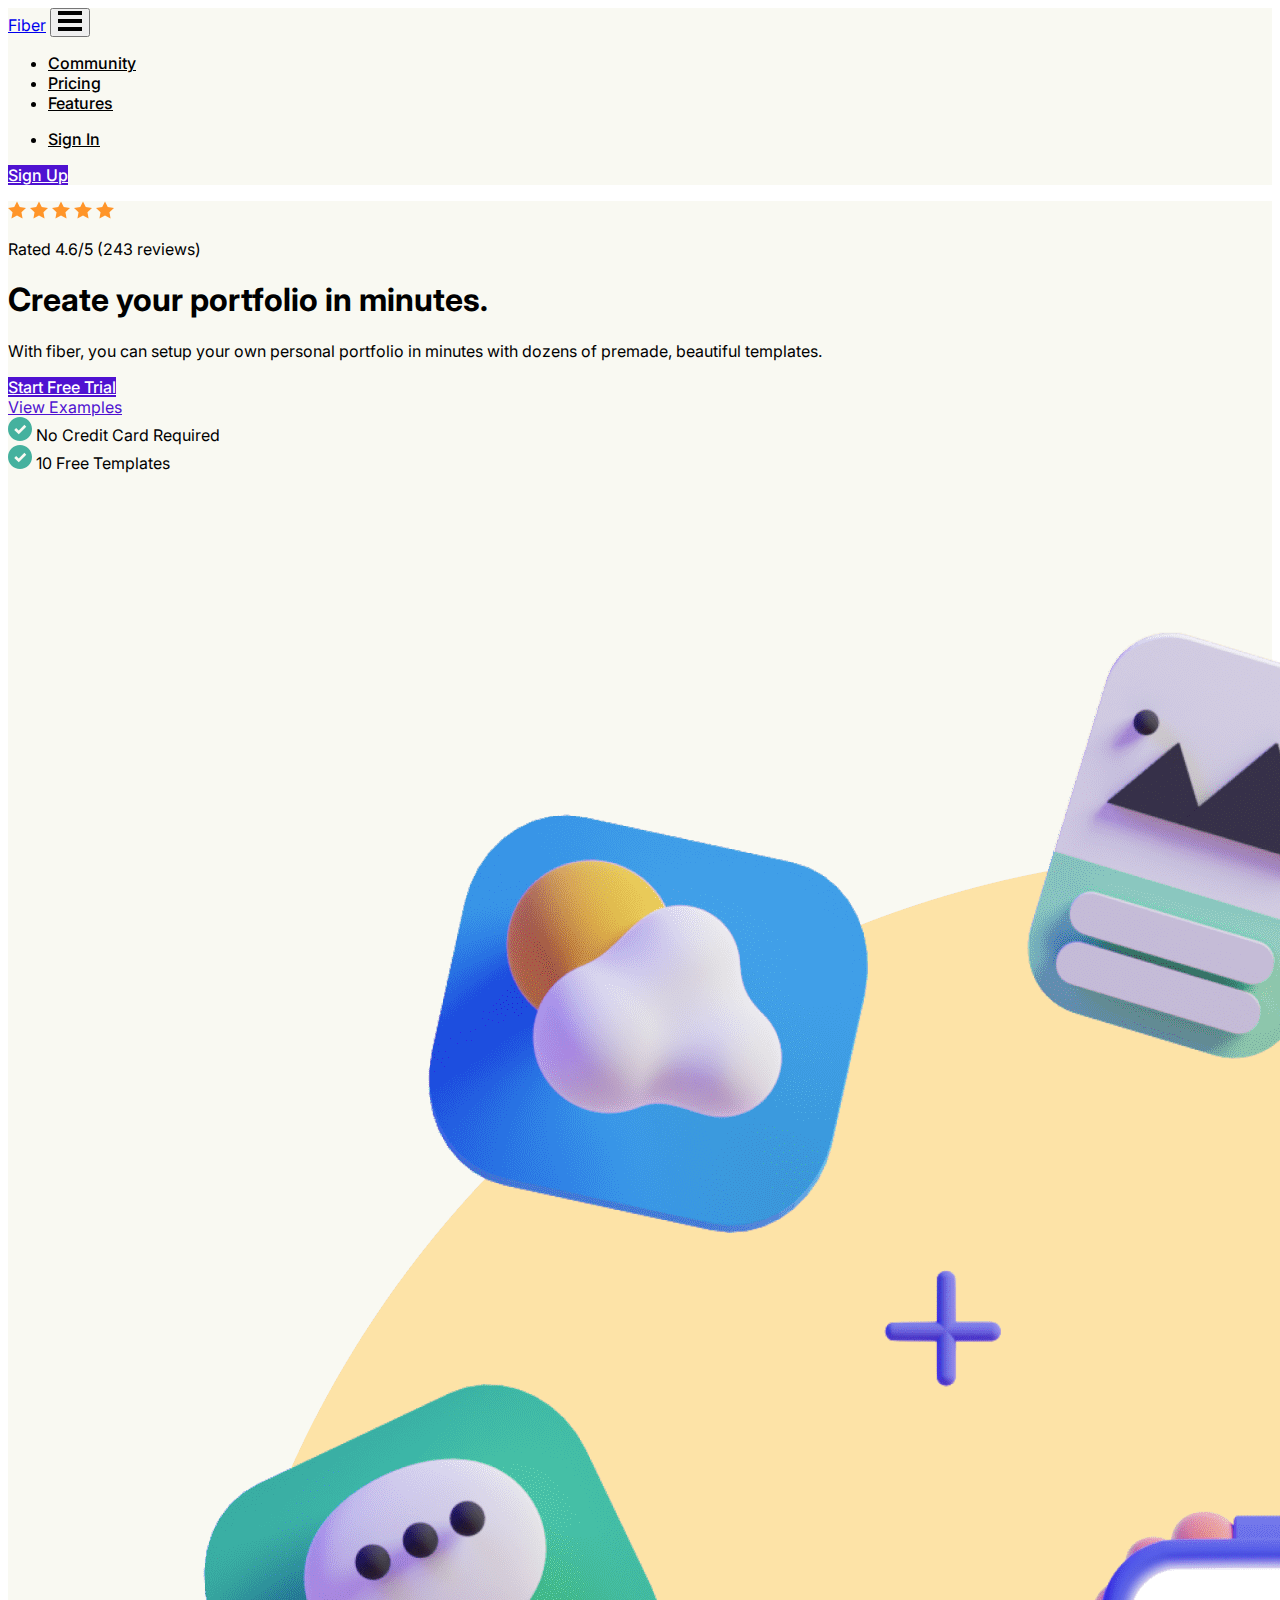
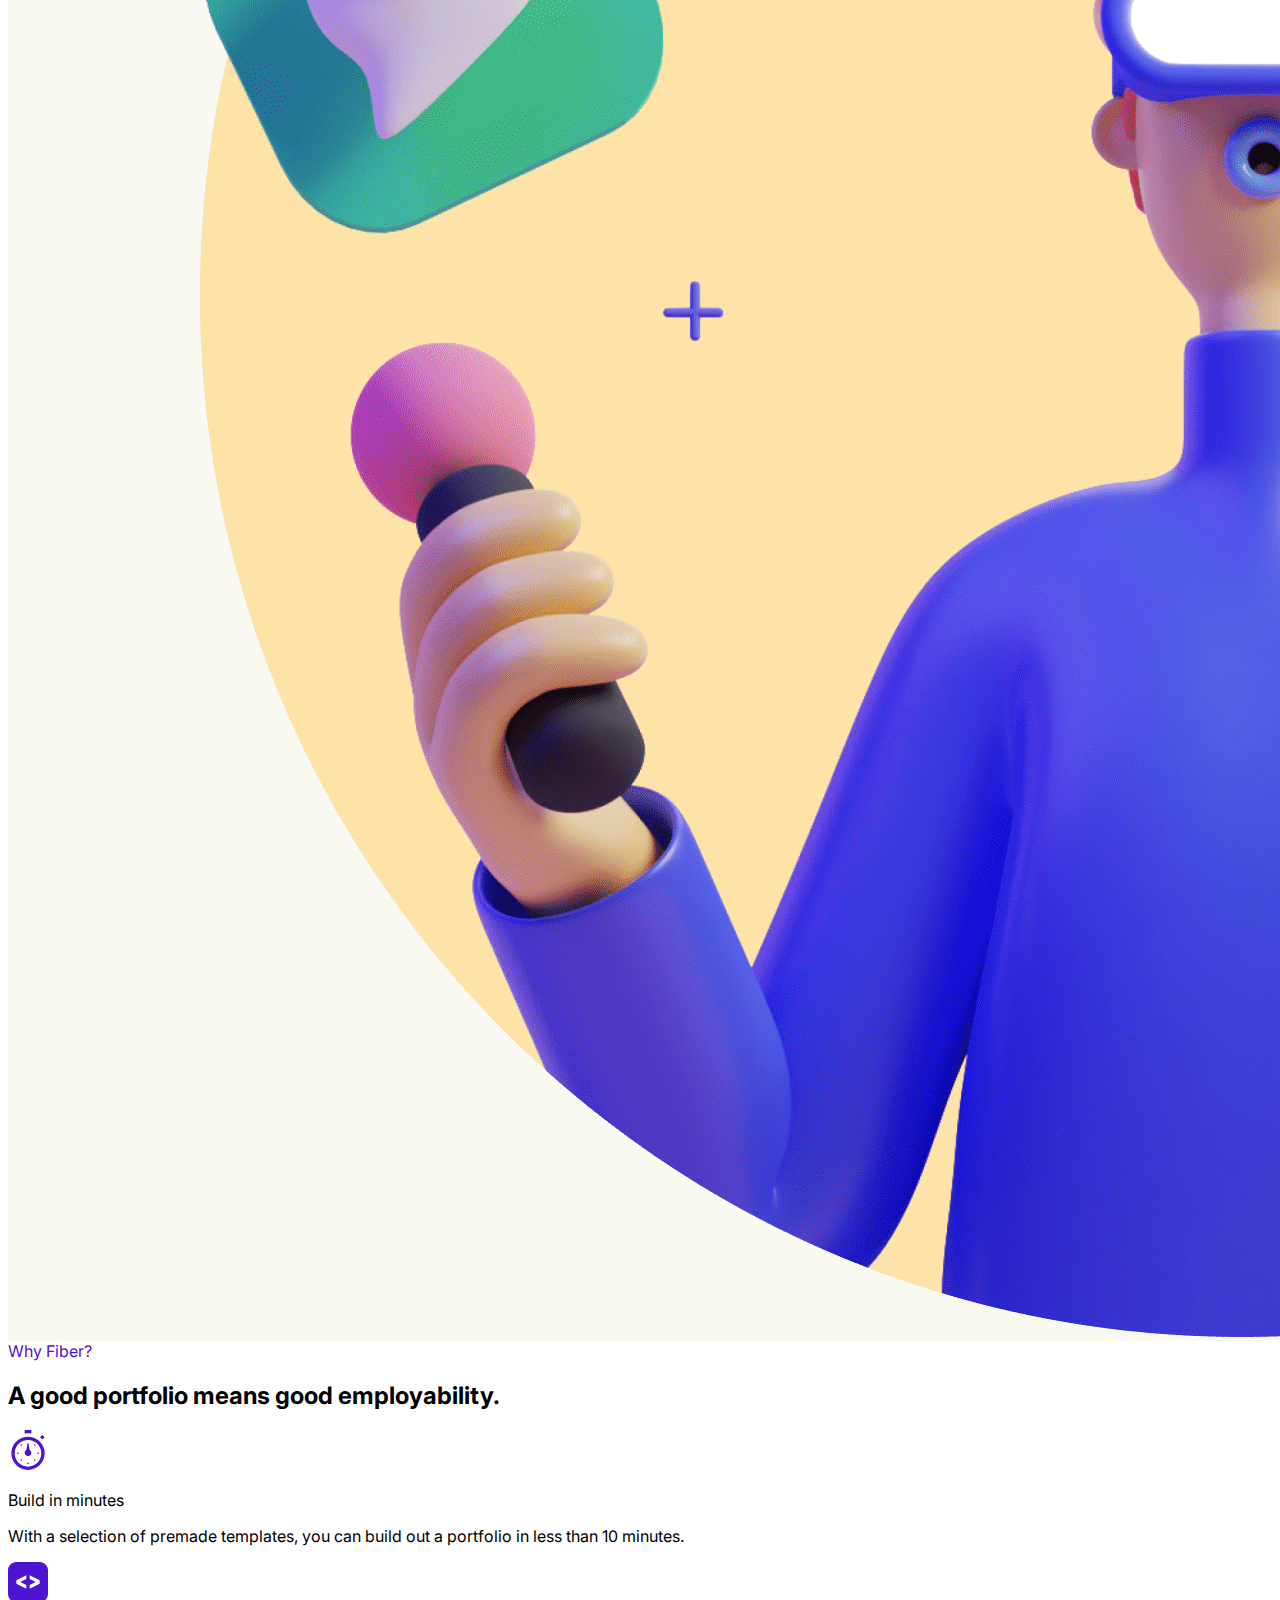
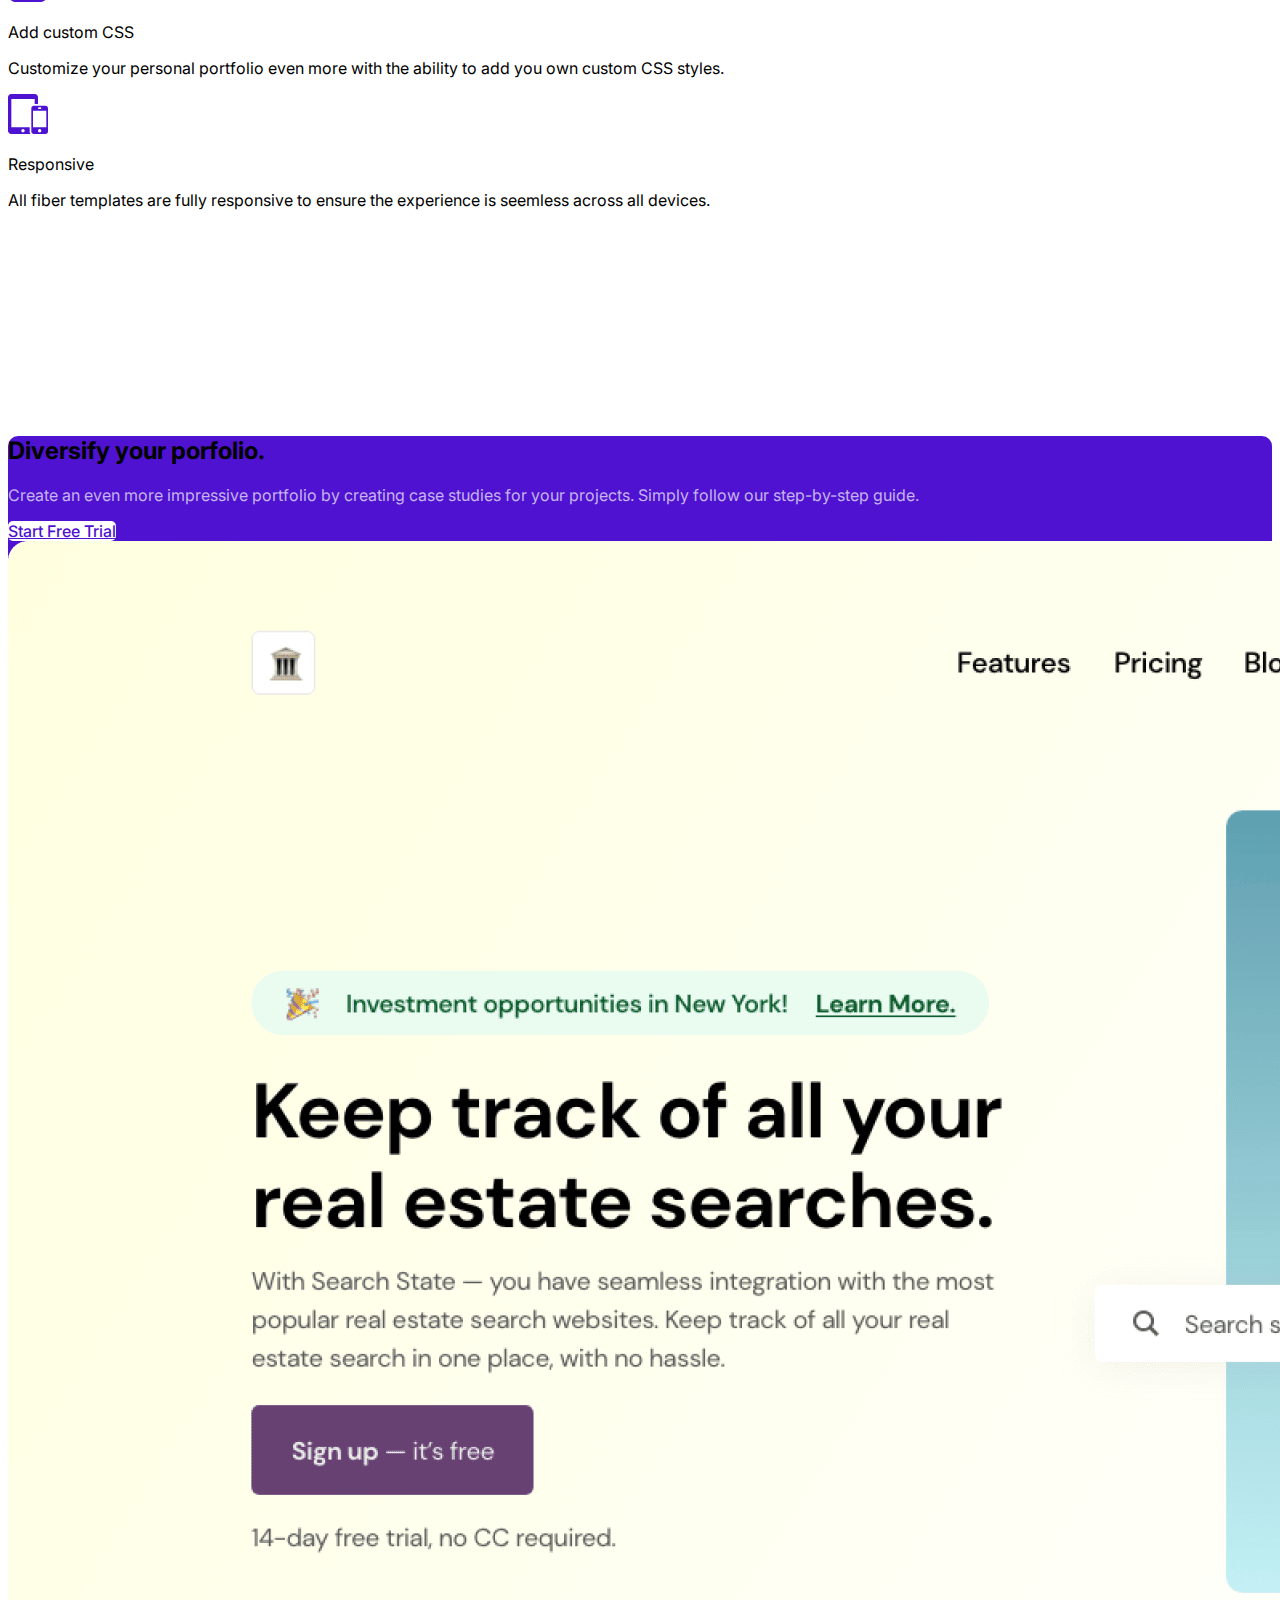
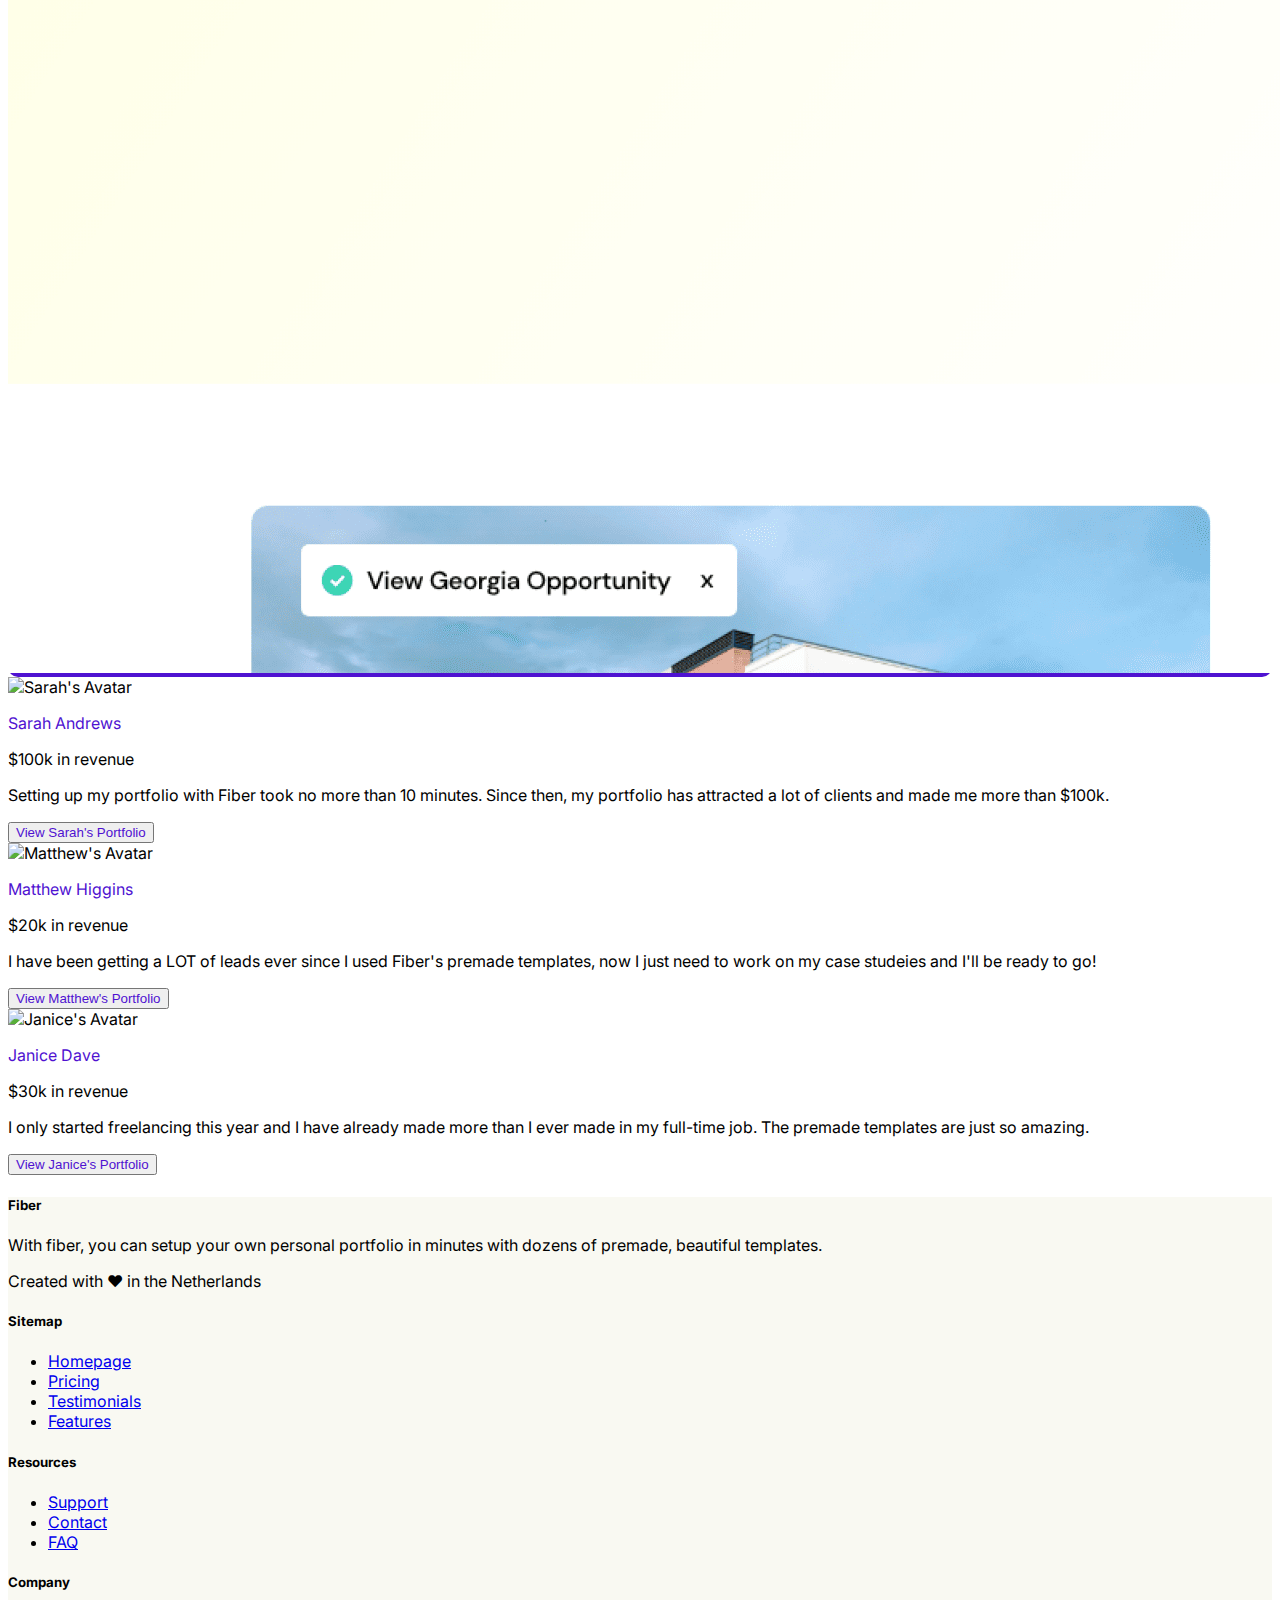
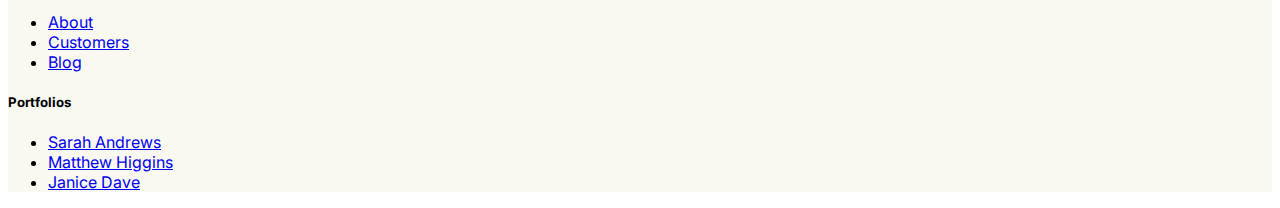
==== commit 68abb4f4: "minor fixes" ====
--- a/index.html
+++ b/index.html
@@ -9,7 +9,7 @@
 
     <link rel="stylesheet" href="Styles/style.css">
 
-    <title>Fiber</title>
+    <title>Fiber: Create Portfolios</title>
 </head>
 <body>
   <nav class="navbar navbar-expand-lg pt-4" style="background-color: #f9f9f2;">
@@ -180,10 +180,10 @@
     <div class="container pt-5 px-5 portfolio" style="background-color: #4f12d1;">
       <div class="row align-items-center">
         <div class="col-12 col-md-6 text-white">
-          <h2 class="fw-bold fs-1 pb-2 pb-md-0">Diversify your porfolio</h2>
-          <p class="pb-2 pb-md-0">Create an even more impressive portfolio by creating case studies for your projects. Simply follow our step-by-step guide.</p>
-          <div class="hero-cta pb-4 diversify-cta">
-            <a class="btn px-3 py-2 px-md-4 py-md-3 me-md-4 text-primary fw-bold dvs-cta" href="signup.html" role="button">Start Free Trial</a>
+          <h2 class="fw-bold fs-1 pb-2 pb-md-0">Diversify your porfolio.</h2>
+          <p class="pb-2 pb-md-0" style="color: #ffffffaf;">Create an even more impressive portfolio by creating case studies for your projects. Simply follow our step-by-step guide.</p>
+          <div class="pb-4 diversify-cta">
+            <a class="btn px-3 py-2 px-md-4 py-md-3 me-md-4 fw-bold dvs-cta" href="signup.html" role="button">Start Free Trial</a>
           </div>
         </div>
         <div class="col-12 col-md-6">
@@ -226,8 +226,8 @@
               </div>
               <p class="card-text px-2">I have been getting a LOT of leads ever since I used Fiber's premade templates, now I just need to work on my case studeies and I'll be ready to go!</p>
             </div>
-            <div class="card-footer bg-light border-0 pb-4">
-              <button type="button" class="btn btn-light w-100 py-2 border fw-bold testimonial-btn">View Matthew's Portfolio</button>
+            <div class="card-footer border-0 pb-4">
+              <button type="button" class="btn w-100 py-2 border fw-bold testimonial-btn">View Matthew's Portfolio</button>
             </div>
           </div>
         </div>
@@ -243,8 +243,8 @@
               </div>
               <p class="card-text px-2">I only started freelancing this year and I have already made more than I ever made in my full-time job. The premade templates are just so amazing.</p>
             </div>
-            <div class="card-footer bg-light border-0 pb-4">
-              <button type="button" class="btn btn-light w-100 py-2 border fw-bold testimonial-btn">View Janice's Portfolio</button>
+            <div class="card-footer border-0 pb-4">
+              <button type="button" class="btn w-100 py-2 border fw-bold testimonial-btn">View Janice's Portfolio</button>
             </div>
           </div>
         </div>
--- a/Styles/style.css
+++ b/Styles/style.css
@@ -33,8 +33,14 @@
 .dvs-cta {
   font-weight: 500;
   background-color: white;
-  color: #4f12d1 !important;
+  color: #4f12d1;
   border-radius: 5px;
+}
+
+.dvs-cta:hover {
+  color: white;
+  background-color: #4f12d1;
+  border: 1px solid white;
 }
 
 .portfolio {
@@ -43,6 +49,10 @@
 
 .card-title {
   color: #4f12d1;
+}
+
+.card-footer {
+  background-color: white;
 }
 
 .testimonial-btn {
